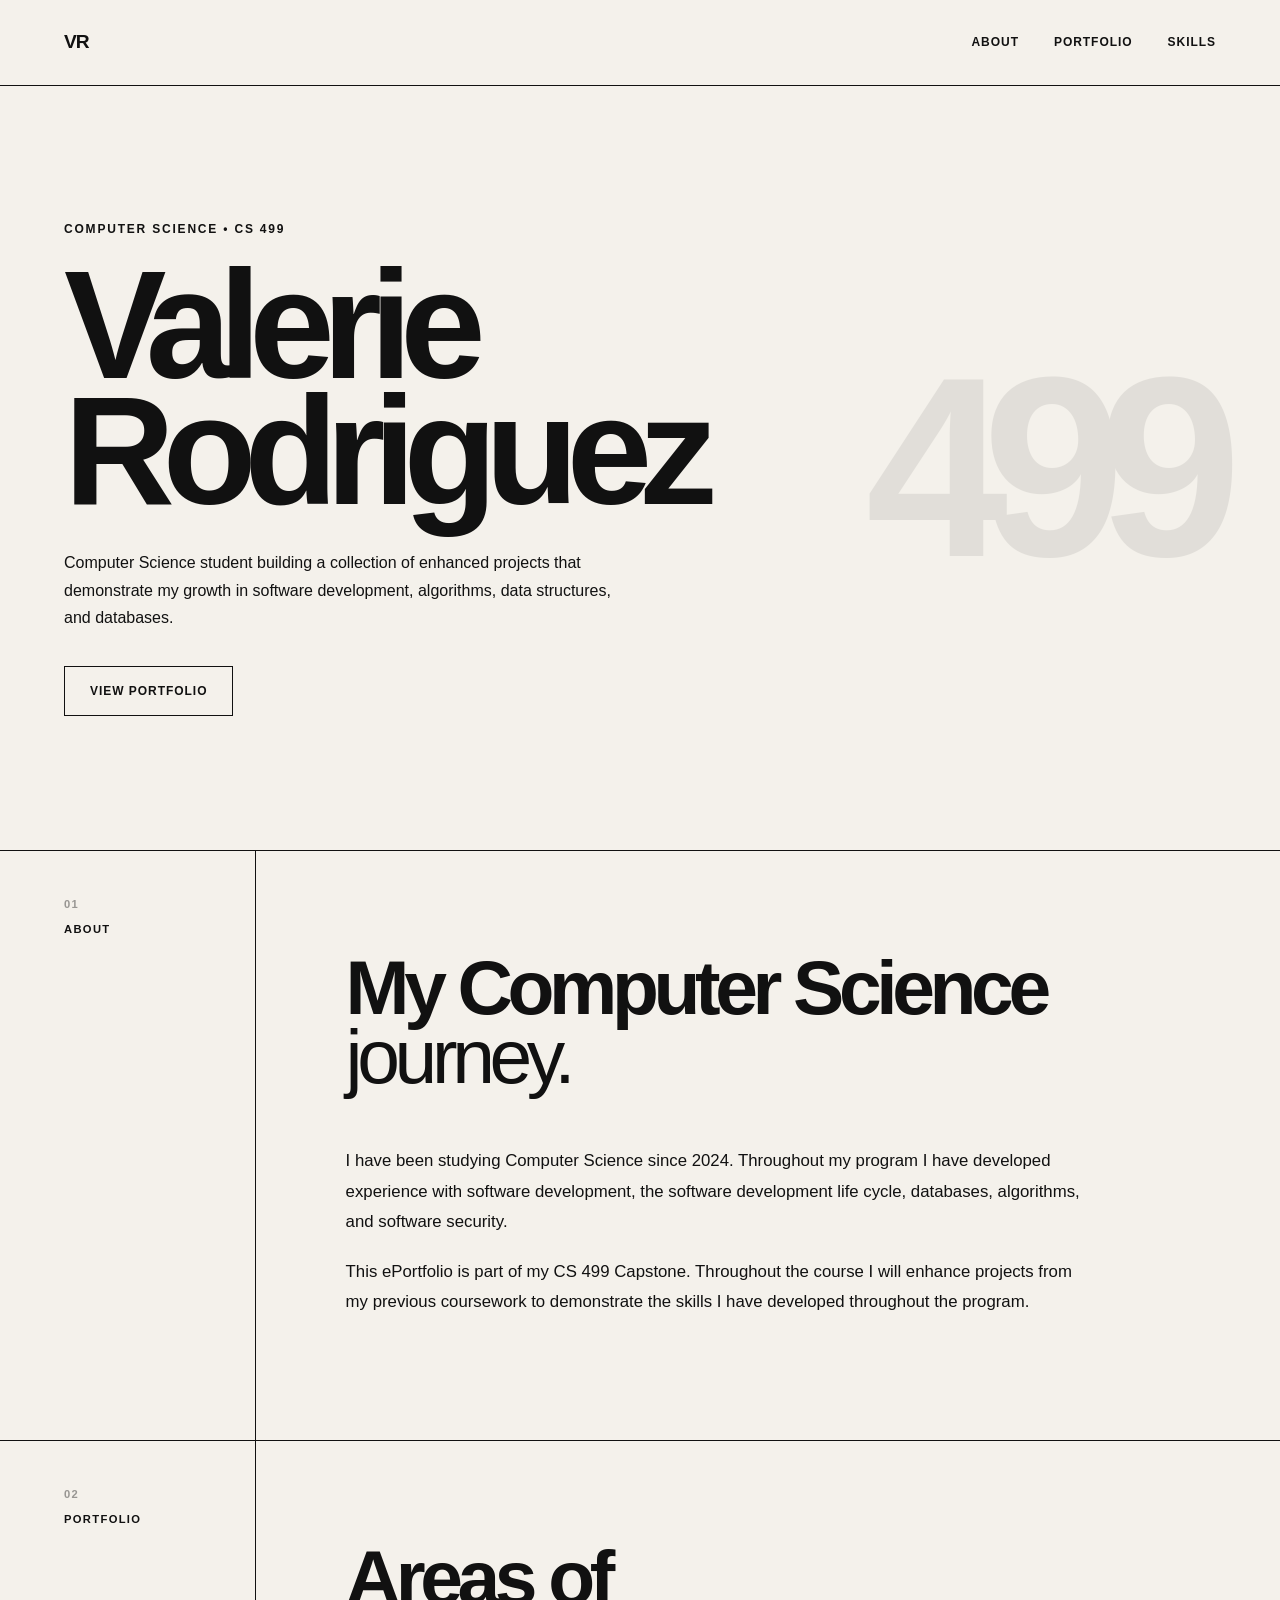
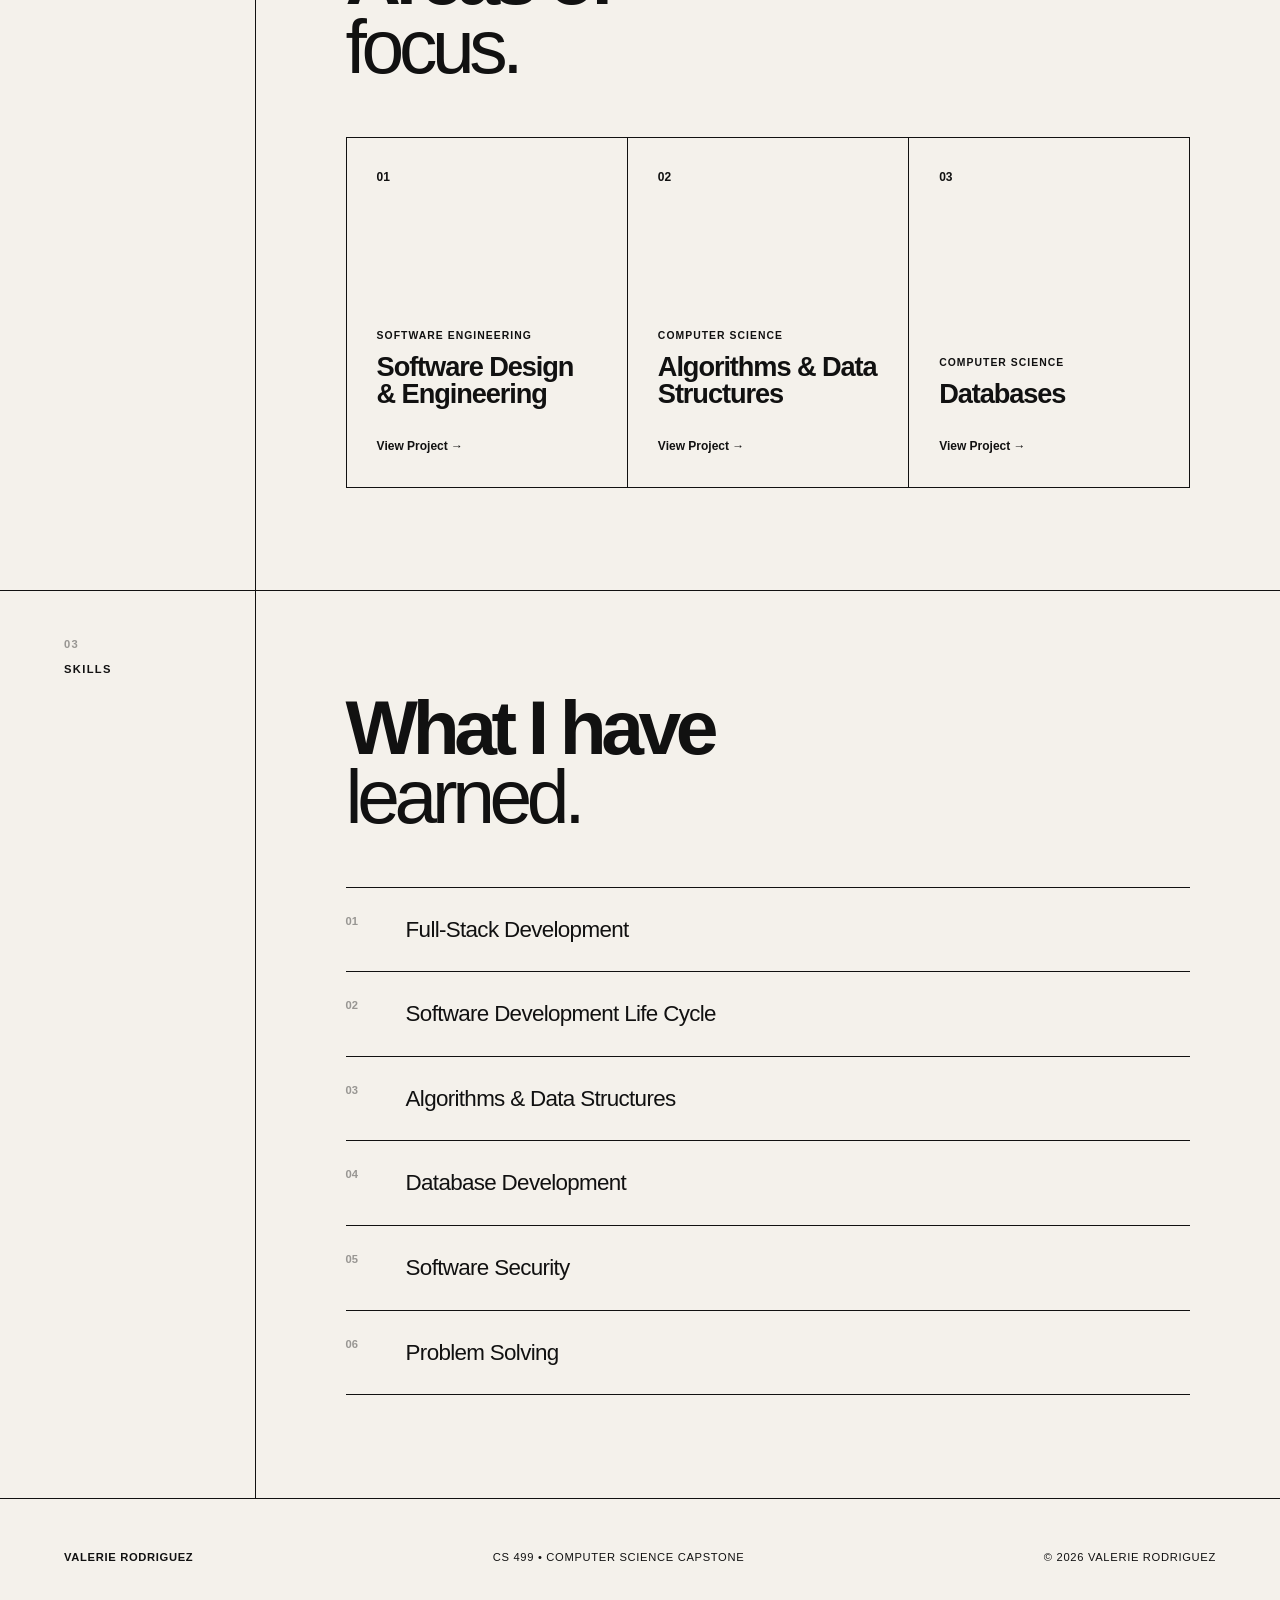
==== index.html @ 78e4f5d1 "create and style homepage" ====
<!DOCTYPE html>
<html lang="en">
<head>
    <meta charset="UTF-8">
    <meta name="viewport" content="width=device-width, initial-scale=1.0">

    <title>Valerie Rodriguez | CS 499 ePortfolio</title>

    <link rel="stylesheet" href="style.css">
</head>

<body>

    <!-- Navigation -->
    <header class="navbar">
        <a href="index.html" class="logo">VR</a>

        <nav>
            <a href="#about">About</a>
            <a href="#portfolio">Portfolio</a>
            <a href="#skills">Skills</a>
        </nav>
    </header>


    <!-- Hero -->
    <main>

        <section class="hero">

            <div class="hero-content">

                <p class="eyebrow">COMPUTER SCIENCE • CS 499</p>

                <h1>
                    Valerie<br>
                    Rodriguez
                </h1>

                <p class="hero-description">
                    Computer Science student building a collection of
                    enhanced projects that demonstrate my growth in
                    software development, algorithms, data structures,
                    and databases.
                </p>

                <a href="#portfolio" class="button">
                    View Portfolio
                </a>

            </div>

            <div class="hero-number">
                <span>499</span>
            </div>

        </section>


        <!-- About -->
        <section class="section about" id="about">

            <div class="section-label">
                <span>01</span>
                <span>ABOUT</span>
            </div>

            <div class="section-content">

                <h2>
                    My Computer Science
                    <span>journey.</span>
                </h2>

                <p>
                    I have been studying Computer Science since 2024.
                    Throughout my program I have developed experience
                    with software development, the software development
                    life cycle, databases, algorithms, and software
                    security.
                </p>

                <p>
                    This ePortfolio is part of my CS 499 Capstone.
                    Throughout the course I will enhance projects from
                    my previous coursework to demonstrate the skills
                    I have developed throughout the program.
                </p>

            </div>

        </section>


        <!-- Portfolio Categories -->
        <section class="section portfolio" id="portfolio">

            <div class="section-label">
                <span>02</span>
                <span>PORTFOLIO</span>
            </div>

            <div class="section-content">

                <h2>
                    Areas of
                    <span>focus.</span>
                </h2>

                <div class="project-grid">

                    <a href="#" class="project-card">
                        <div class="project-number">01</div>

                        <div class="project-info">
                            <p>SOFTWARE ENGINEERING</p>
                            <h3>Software Design & Engineering</h3>
                            <span>View Project →</span>
                        </div>
                    </a>


                    <a href="#" class="project-card">
                        <div class="project-number">02</div>

                        <div class="project-info">
                            <p>COMPUTER SCIENCE</p>
                            <h3>Algorithms & Data Structures</h3>
                            <span>View Project →</span>
                        </div>
                    </a>


                    <a href="#" class="project-card">
                        <div class="project-number">03</div>

                        <div class="project-info">
                            <p>COMPUTER SCIENCE</p>
                            <h3>Databases</h3>
                            <span>View Project →</span>
                        </div>
                    </a>

                </div>

            </div>

        </section>


        <!-- Skills -->
        <section class="section skills" id="skills">

            <div class="section-label">
                <span>03</span>
                <span>SKILLS</span>
            </div>

            <div class="section-content">

                <h2>
                    What I have
                    <span>learned.</span>
                </h2>

                <div class="skills-list">

                    <div class="skill">
                        <span>01</span>
                        <p>Full-Stack Development</p>
                    </div>

                    <div class="skill">
                        <span>02</span>
                        <p>Software Development Life Cycle</p>
                    </div>

                    <div class="skill">
                        <span>03</span>
                        <p>Algorithms & Data Structures</p>
                    </div>

                    <div class="skill">
                        <span>04</span>
                        <p>Database Development</p>
                    </div>

                    <div class="skill">
                        <span>05</span>
                        <p>Software Security</p>
                    </div>

                    <div class="skill">
                        <span>06</span>
                        <p>Problem Solving</p>
                    </div>

                </div>

            </div>

        </section>

    </main>


    <!-- Footer -->
    <footer>

        <div class="footer-name">
            Valerie Rodriguez
        </div>

        <p>
            CS 499 • Computer Science Capstone
        </p>

        <p>
            © 2026 Valerie Rodriguez
        </p>

    </footer>

</body>
</html>
---- style.css ----
/* ------------------------------
   RESET
------------------------------ */

* {
    margin: 0;
    padding: 0;
    box-sizing: border-box;
}

html {
    scroll-behavior: smooth;
}

body {
    background: #f4f1eb;
    color: #111111;
    font-family: Arial, Helvetica, sans-serif;
    line-height: 1.5;
}

a {
    color: inherit;
    text-decoration: none;
}


/* ------------------------------
   NAVIGATION
------------------------------ */

.navbar {
    width: 100%;
    padding: 28px 5vw;

    display: flex;
    justify-content: space-between;
    align-items: center;

    border-bottom: 1px solid #111111;
}

.logo {
    font-size: 1.2rem;
    font-weight: 700;
    letter-spacing: -0.05em;
}

.navbar nav {
    display: flex;
    gap: 35px;
}

.navbar nav a {
    font-size: 0.75rem;
    font-weight: 600;
    letter-spacing: 0.08em;
    text-transform: uppercase;

    transition: opacity 0.2s ease;
}

.navbar nav a:hover {
    opacity: 0.5;
}


/* ------------------------------
   HERO
------------------------------ */

.hero {
    min-height: 85vh;
    padding: 8vw 5vw;

    display: flex;
    justify-content: space-between;
    align-items: center;

    border-bottom: 1px solid #111111;

    overflow: hidden;
}

.hero-content {
    max-width: 850px;
}

.eyebrow {
    margin-bottom: 25px;

    font-size: 0.75rem;
    font-weight: 700;
    letter-spacing: 0.15em;
}

.hero h1 {
    margin-bottom: 35px;

    font-size: clamp(5rem, 12vw, 12rem);
    line-height: 0.82;
    letter-spacing: -0.08em;
    font-weight: 700;
}

.hero-description {
    max-width: 550px;
    margin-bottom: 35px;

    font-size: 1rem;
    line-height: 1.7;
}

.button {
    display: inline-block;

    padding: 15px 25px;

    border: 1px solid #111111;

    font-size: 0.75rem;
    font-weight: 700;
    letter-spacing: 0.08em;
    text-transform: uppercase;

    transition:
        background 0.2s ease,
        color 0.2s ease;
}

.button:hover {
    background: #111111;
    color: #f4f1eb;
}

.hero-number {
    font-size: clamp(8rem, 20vw, 20rem);
    font-weight: 700;
    line-height: 0.7;

    letter-spacing: -0.1em;

    opacity: 0.08;

    user-select: none;
}


/* ------------------------------
   GENERAL SECTIONS
------------------------------ */

.section {
    display: grid;
    grid-template-columns: 20% 80%;

    border-bottom: 1px solid #111111;
}

.section-label {
    padding: 45px 5vw;

    display: flex;
    flex-direction: column;
    gap: 8px;

    font-size: 0.7rem;
    font-weight: 700;
    letter-spacing: 0.12em;

    border-right: 1px solid #111111;
}

.section-label span:first-child {
    opacity: 0.4;
}

.section-content {
    padding: 8vw 7vw;
}

.section-content h2 {
    max-width: 900px;
    margin-bottom: 55px;

    font-size: clamp(3rem, 6vw, 7rem);
    line-height: 0.9;
    letter-spacing: -0.07em;
}

.section-content h2 span {
    display: block;
    font-weight: 400;
}


/* ------------------------------
   ABOUT
------------------------------ */

.about .section-content {
    max-width: 1200px;
}

.about p {
    max-width: 750px;
    margin-bottom: 20px;

    font-size: 1.05rem;
    line-height: 1.8;
}


/* ------------------------------
   PROJECTS
------------------------------ */

.project-grid {
    display: grid;
    grid-template-columns: repeat(3, 1fr);

    border-top: 1px solid #111111;
    border-left: 1px solid #111111;
}

.project-card {
    min-height: 350px;
    padding: 30px;

    display: flex;
    flex-direction: column;
    justify-content: space-between;

    border-right: 1px solid #111111;
    border-bottom: 1px solid #111111;

    transition:
        background 0.25s ease,
        color 0.25s ease;
}

.project-card:hover {
    background: #111111;
    color: #f4f1eb;
}

.project-number {
    font-size: 0.75rem;
    font-weight: 700;
}

.project-info p {
    margin-bottom: 10px;

    font-size: 0.65rem;
    font-weight: 700;
    letter-spacing: 0.1em;
}

.project-info h3 {
    margin-bottom: 25px;

    font-size: 1.7rem;
    line-height: 1;
    letter-spacing: -0.04em;
}

.project-info span {
    font-size: 0.75rem;
    font-weight: 600;
}


/* ------------------------------
   SKILLS
------------------------------ */

.skills-list {
    border-top: 1px solid #111111;
}

.skill {
    padding: 25px 0;

    display: grid;
    grid-template-columns: 60px 1fr;

    border-bottom: 1px solid #111111;
}

.skill span {
    font-size: 0.7rem;
    font-weight: 700;
    opacity: 0.4;
}

.skill p {
    font-size: 1.4rem;
    letter-spacing: -0.03em;
}


/* ------------------------------
   FOOTER
------------------------------ */

footer {
    padding: 50px 5vw;

    display: flex;
    justify-content: space-between;
    align-items: center;

    font-size: 0.7rem;

    letter-spacing: 0.06em;
    text-transform: uppercase;
}

.footer-name {
    font-weight: 700;
}


/* ------------------------------
   RESPONSIVE
------------------------------ */

@media (max-width: 900px) {

    .hero {
        min-height: 75vh;
    }

    .hero-number {
        display: none;
    }

    .section {
        grid-template-columns: 1fr;
    }

    .section-label {
        padding: 25px 5vw;

        flex-direction: row;
        gap: 20px;

        border-right: none;
        border-bottom: 1px solid #111111;
    }

    .section-content {
        padding: 12vw 5vw;
    }

    .project-grid {
        grid-template-columns: 1fr;
    }

    .project-card {
        min-height: 300px;
    }

    footer {
        flex-direction: column;
        align-items: flex-start;
        gap: 15px;
    }
}


@media (max-width: 600px) {

    .navbar {
        padding: 22px 5vw;
    }

    .navbar nav {
        gap: 15px;
    }

    .navbar nav a {
        font-size: 0.6rem;
    }

    .hero {
        padding: 20vw 5vw;
    }

    .hero h1 {
        font-size: 22vw;
    }

    .hero-description {
        font-size: 0.9rem;
    }

    .section-content h2 {
        font-size: 15vw;
    }

    .skill p {
        font-size: 1.1rem;
    }
}
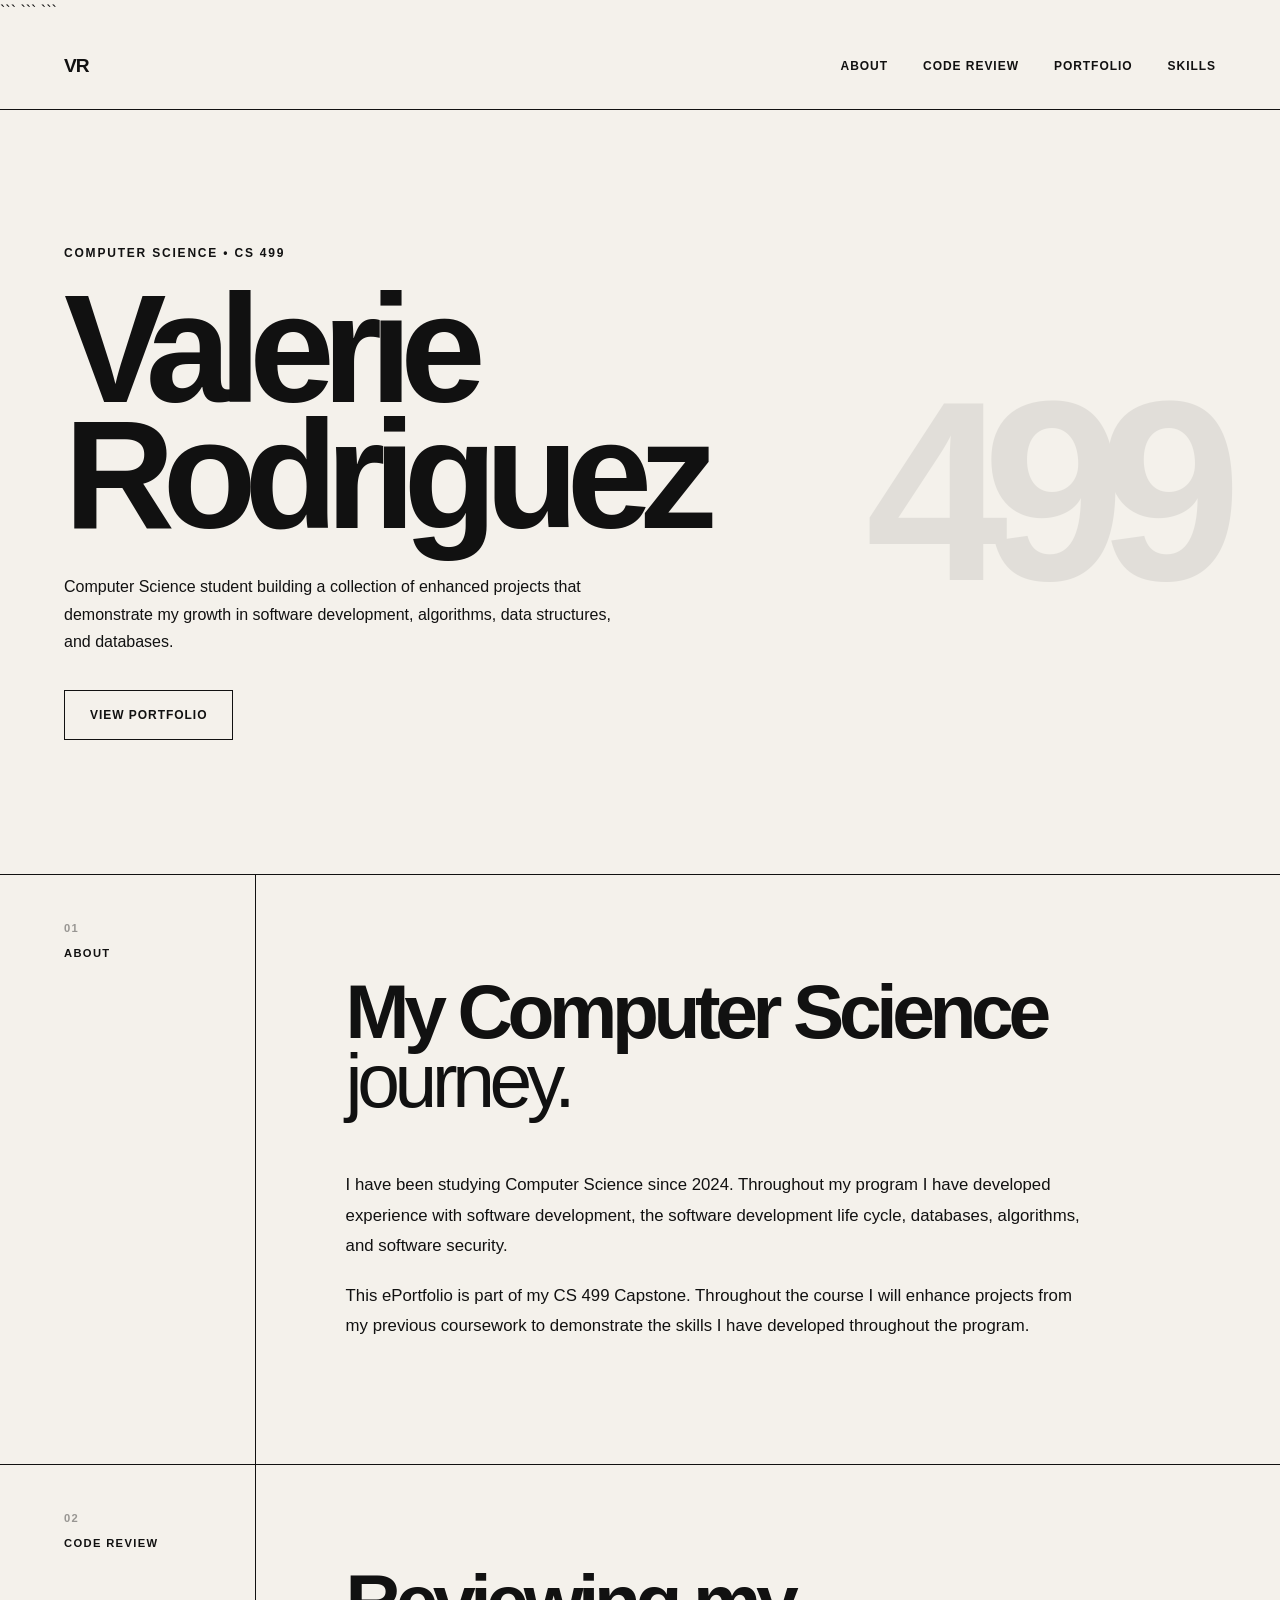
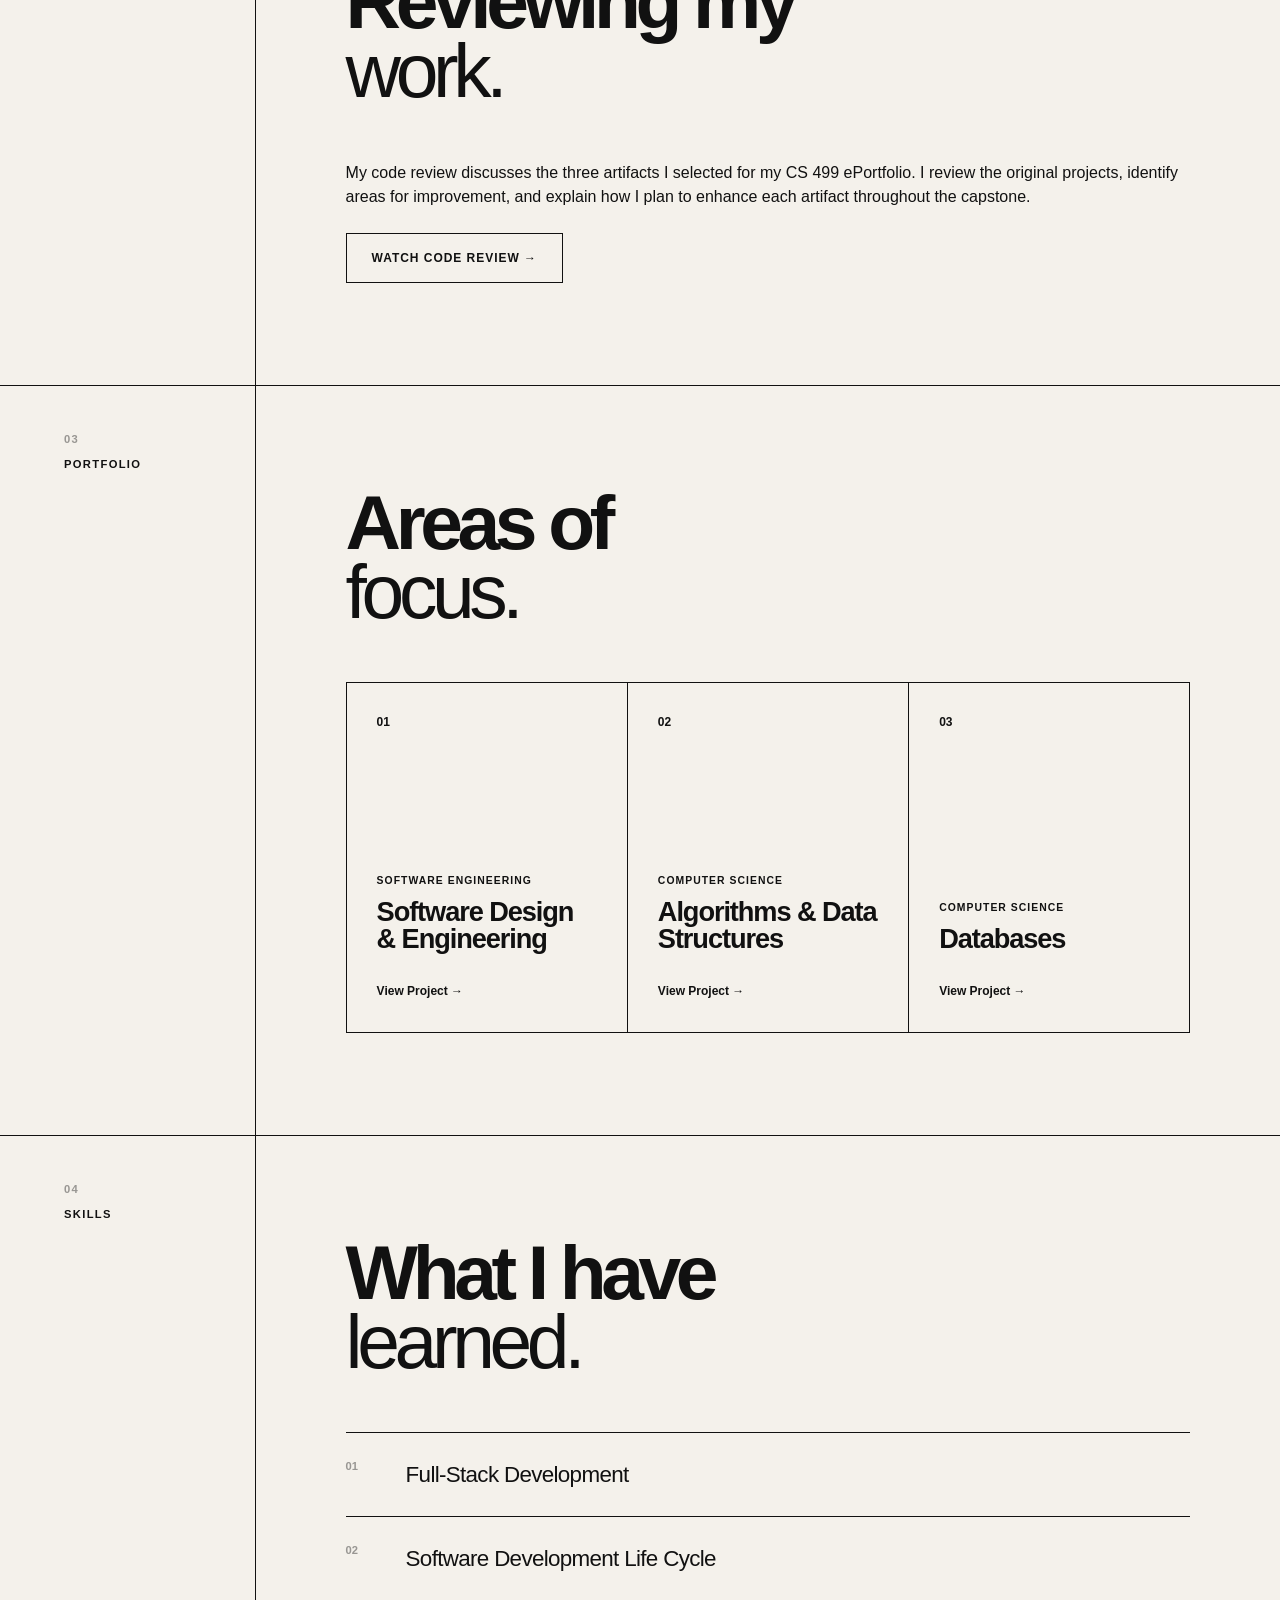
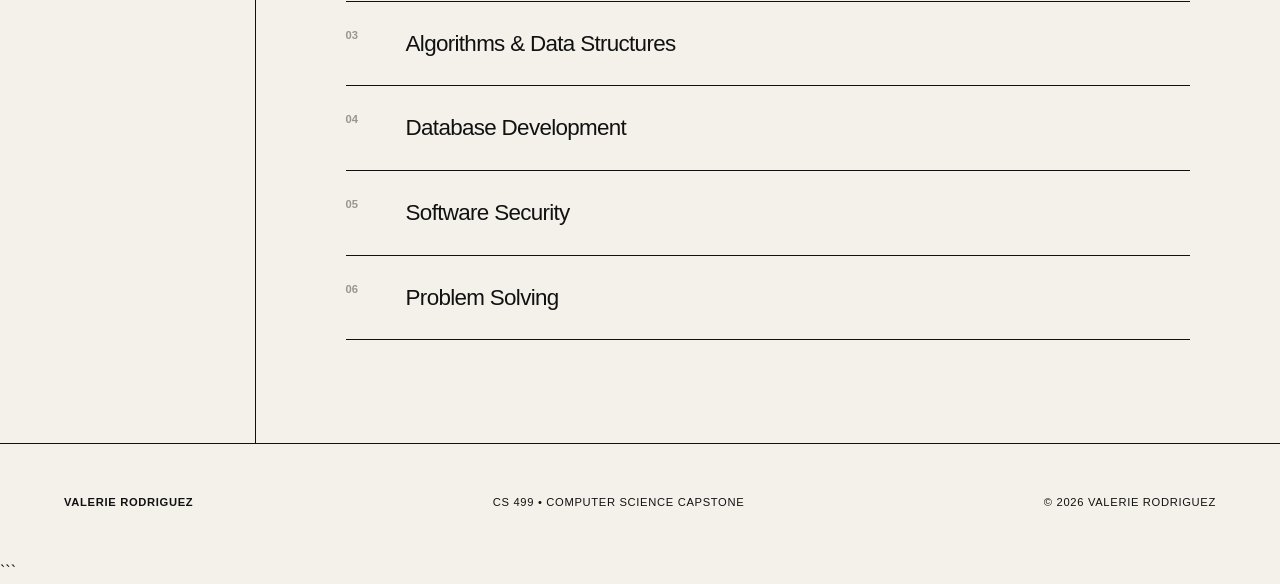
==== commit 89e40b80: "added code review to eportfolio" ====
--- a/index.html
+++ b/index.html
@@ -1,225 +1,268 @@
 <!DOCTYPE html>
+
 <html lang="en">
 <head>
     <meta charset="UTF-8">
     <meta name="viewport" content="width=device-width, initial-scale=1.0">
 
-    <title>Valerie Rodriguez | CS 499 ePortfolio</title>
-
-    <link rel="stylesheet" href="style.css">
+```
+<title>Valerie Rodriguez | CS 499 ePortfolio</title>
+
+<link rel="stylesheet" href="style.css">
+```
+
 </head>
 
 <body>
 
-    <!-- Navigation -->
-    <header class="navbar">
-        <a href="index.html" class="logo">VR</a>
-
-        <nav>
-            <a href="#about">About</a>
-            <a href="#portfolio">Portfolio</a>
-            <a href="#skills">Skills</a>
-        </nav>
-    </header>
-
-
-    <!-- Hero -->
-    <main>
-
-        <section class="hero">
-
-            <div class="hero-content">
-
-                <p class="eyebrow">COMPUTER SCIENCE • CS 499</p>
-
-                <h1>
-                    Valerie<br>
-                    Rodriguez
-                </h1>
-
-                <p class="hero-description">
-                    Computer Science student building a collection of
-                    enhanced projects that demonstrate my growth in
-                    software development, algorithms, data structures,
-                    and databases.
-                </p>
-
-                <a href="#portfolio" class="button">
-                    View Portfolio
+```
+<!-- Navigation -->
+<header class="navbar">
+    <a href="index.html" class="logo">VR</a>
+
+    <nav>
+        <a href="#about">About</a>
+        <a href="#code-review">Code Review</a>
+        <a href="#portfolio">Portfolio</a>
+        <a href="#skills">Skills</a>
+    </nav>
+</header>
+
+
+<!-- Hero -->
+<main>
+
+    <section class="hero">
+
+        <div class="hero-content">
+
+            <p class="eyebrow">COMPUTER SCIENCE • CS 499</p>
+
+            <h1>
+                Valerie<br>
+                Rodriguez
+            </h1>
+
+            <p class="hero-description">
+                Computer Science student building a collection of
+                enhanced projects that demonstrate my growth in
+                software development, algorithms, data structures,
+                and databases.
+            </p>
+
+            <a href="#portfolio" class="button">
+                View Portfolio
+            </a>
+
+        </div>
+
+        <div class="hero-number">
+            <span>499</span>
+        </div>
+
+    </section>
+
+
+    <!-- About -->
+    <section class="section about" id="about">
+
+        <div class="section-label">
+            <span>01</span>
+            <span>ABOUT</span>
+        </div>
+
+        <div class="section-content">
+
+            <h2>
+                My Computer Science
+                <span>journey.</span>
+            </h2>
+
+            <p>
+                I have been studying Computer Science since 2024.
+                Throughout my program I have developed experience
+                with software development, the software development
+                life cycle, databases, algorithms, and software
+                security.
+            </p>
+
+            <p>
+                This ePortfolio is part of my CS 499 Capstone.
+                Throughout the course I will enhance projects from
+                my previous coursework to demonstrate the skills
+                I have developed throughout the program.
+            </p>
+
+        </div>
+
+    </section>
+
+
+    <!-- Code Review -->
+    <section class="section code-review" id="code-review">
+
+        <div class="section-label">
+            <span>02</span>
+            <span>CODE REVIEW</span>
+        </div>
+
+        <div class="section-content">
+
+            <h2>
+                Reviewing my
+                <span>work.</span>
+            </h2>
+
+            <p>
+                My code review discusses the three artifacts I selected
+                for my CS 499 ePortfolio. I review the original projects,
+                identify areas for improvement, and explain how I plan
+                to enhance each artifact throughout the capstone.
+            </p>
+
+            <br>
+
+            <a href="https://youtu.be/43FjNcJyB-M"
+               class="button"
+               target="_blank"
+               rel="noopener noreferrer">
+                Watch Code Review →
+            </a>
+
+        </div>
+
+    </section>
+
+
+    <!-- Portfolio Categories -->
+    <section class="section portfolio" id="portfolio">
+
+        <div class="section-label">
+            <span>03</span>
+            <span>PORTFOLIO</span>
+        </div>
+
+        <div class="section-content">
+
+            <h2>
+                Areas of
+                <span>focus.</span>
+            </h2>
+
+            <div class="project-grid">
+
+                <a href="#" class="project-card">
+                    <div class="project-number">01</div>
+
+                    <div class="project-info">
+                        <p>SOFTWARE ENGINEERING</p>
+                        <h3>Software Design & Engineering</h3>
+                        <span>View Project →</span>
+                    </div>
                 </a>
 
+
+                <a href="#" class="project-card">
+                    <div class="project-number">02</div>
+
+                    <div class="project-info">
+                        <p>COMPUTER SCIENCE</p>
+                        <h3>Algorithms & Data Structures</h3>
+                        <span>View Project →</span>
+                    </div>
+                </a>
+
+
+                <a href="#" class="project-card">
+                    <div class="project-number">03</div>
+
+                    <div class="project-info">
+                        <p>COMPUTER SCIENCE</p>
+                        <h3>Databases</h3>
+                        <span>View Project →</span>
+                    </div>
+                </a>
+
             </div>
 
-            <div class="hero-number">
-                <span>499</span>
+        </div>
+
+    </section>
+
+
+    <!-- Skills -->
+    <section class="section skills" id="skills">
+
+        <div class="section-label">
+            <span>04</span>
+            <span>SKILLS</span>
+        </div>
+
+        <div class="section-content">
+
+            <h2>
+                What I have
+                <span>learned.</span>
+            </h2>
+
+            <div class="skills-list">
+
+                <div class="skill">
+                    <span>01</span>
+                    <p>Full-Stack Development</p>
+                </div>
+
+                <div class="skill">
+                    <span>02</span>
+                    <p>Software Development Life Cycle</p>
+                </div>
+
+                <div class="skill">
+                    <span>03</span>
+                    <p>Algorithms & Data Structures</p>
+                </div>
+
+                <div class="skill">
+                    <span>04</span>
+                    <p>Database Development</p>
+                </div>
+
+                <div class="skill">
+                    <span>05</span>
+                    <p>Software Security</p>
+                </div>
+
+                <div class="skill">
+                    <span>06</span>
+                    <p>Problem Solving</p>
+                </div>
+
             </div>
 
-        </section>
-
-
-        <!-- About -->
-        <section class="section about" id="about">
-
-            <div class="section-label">
-                <span>01</span>
-                <span>ABOUT</span>
-            </div>
-
-            <div class="section-content">
-
-                <h2>
-                    My Computer Science
-                    <span>journey.</span>
-                </h2>
-
-                <p>
-                    I have been studying Computer Science since 2024.
-                    Throughout my program I have developed experience
-                    with software development, the software development
-                    life cycle, databases, algorithms, and software
-                    security.
-                </p>
-
-                <p>
-                    This ePortfolio is part of my CS 499 Capstone.
-                    Throughout the course I will enhance projects from
-                    my previous coursework to demonstrate the skills
-                    I have developed throughout the program.
-                </p>
-
-            </div>
-
-        </section>
-
-
-        <!-- Portfolio Categories -->
-        <section class="section portfolio" id="portfolio">
-
-            <div class="section-label">
-                <span>02</span>
-                <span>PORTFOLIO</span>
-            </div>
-
-            <div class="section-content">
-
-                <h2>
-                    Areas of
-                    <span>focus.</span>
-                </h2>
-
-                <div class="project-grid">
-
-                    <a href="#" class="project-card">
-                        <div class="project-number">01</div>
-
-                        <div class="project-info">
-                            <p>SOFTWARE ENGINEERING</p>
-                            <h3>Software Design & Engineering</h3>
-                            <span>View Project →</span>
-                        </div>
-                    </a>
-
-
-                    <a href="#" class="project-card">
-                        <div class="project-number">02</div>
-
-                        <div class="project-info">
-                            <p>COMPUTER SCIENCE</p>
-                            <h3>Algorithms & Data Structures</h3>
-                            <span>View Project →</span>
-                        </div>
-                    </a>
-
-
-                    <a href="#" class="project-card">
-                        <div class="project-number">03</div>
-
-                        <div class="project-info">
-                            <p>COMPUTER SCIENCE</p>
-                            <h3>Databases</h3>
-                            <span>View Project →</span>
-                        </div>
-                    </a>
-
-                </div>
-
-            </div>
-
-        </section>
-
-
-        <!-- Skills -->
-        <section class="section skills" id="skills">
-
-            <div class="section-label">
-                <span>03</span>
-                <span>SKILLS</span>
-            </div>
-
-            <div class="section-content">
-
-                <h2>
-                    What I have
-                    <span>learned.</span>
-                </h2>
-
-                <div class="skills-list">
-
-                    <div class="skill">
-                        <span>01</span>
-                        <p>Full-Stack Development</p>
-                    </div>
-
-                    <div class="skill">
-                        <span>02</span>
-                        <p>Software Development Life Cycle</p>
-                    </div>
-
-                    <div class="skill">
-                        <span>03</span>
-                        <p>Algorithms & Data Structures</p>
-                    </div>
-
-                    <div class="skill">
-                        <span>04</span>
-                        <p>Database Development</p>
-                    </div>
-
-                    <div class="skill">
-                        <span>05</span>
-                        <p>Software Security</p>
-                    </div>
-
-                    <div class="skill">
-                        <span>06</span>
-                        <p>Problem Solving</p>
-                    </div>
-
-                </div>
-
-            </div>
-
-        </section>
-
-    </main>
-
-
-    <!-- Footer -->
-    <footer>
-
-        <div class="footer-name">
-            Valerie Rodriguez
-        </div>
-
-        <p>
-            CS 499 • Computer Science Capstone
-        </p>
-
-        <p>
-            © 2026 Valerie Rodriguez
-        </p>
-
-    </footer>
+        </div>
+
+    </section>
+
+</main>
+
+
+<!-- Footer -->
+<footer>
+
+    <div class="footer-name">
+        Valerie Rodriguez
+    </div>
+
+    <p>
+        CS 499 • Computer Science Capstone
+    </p>
+
+    <p>
+        © 2026 Valerie Rodriguez
+    </p>
+
+</footer>
+```
 
 </body>
-</html>+</html>
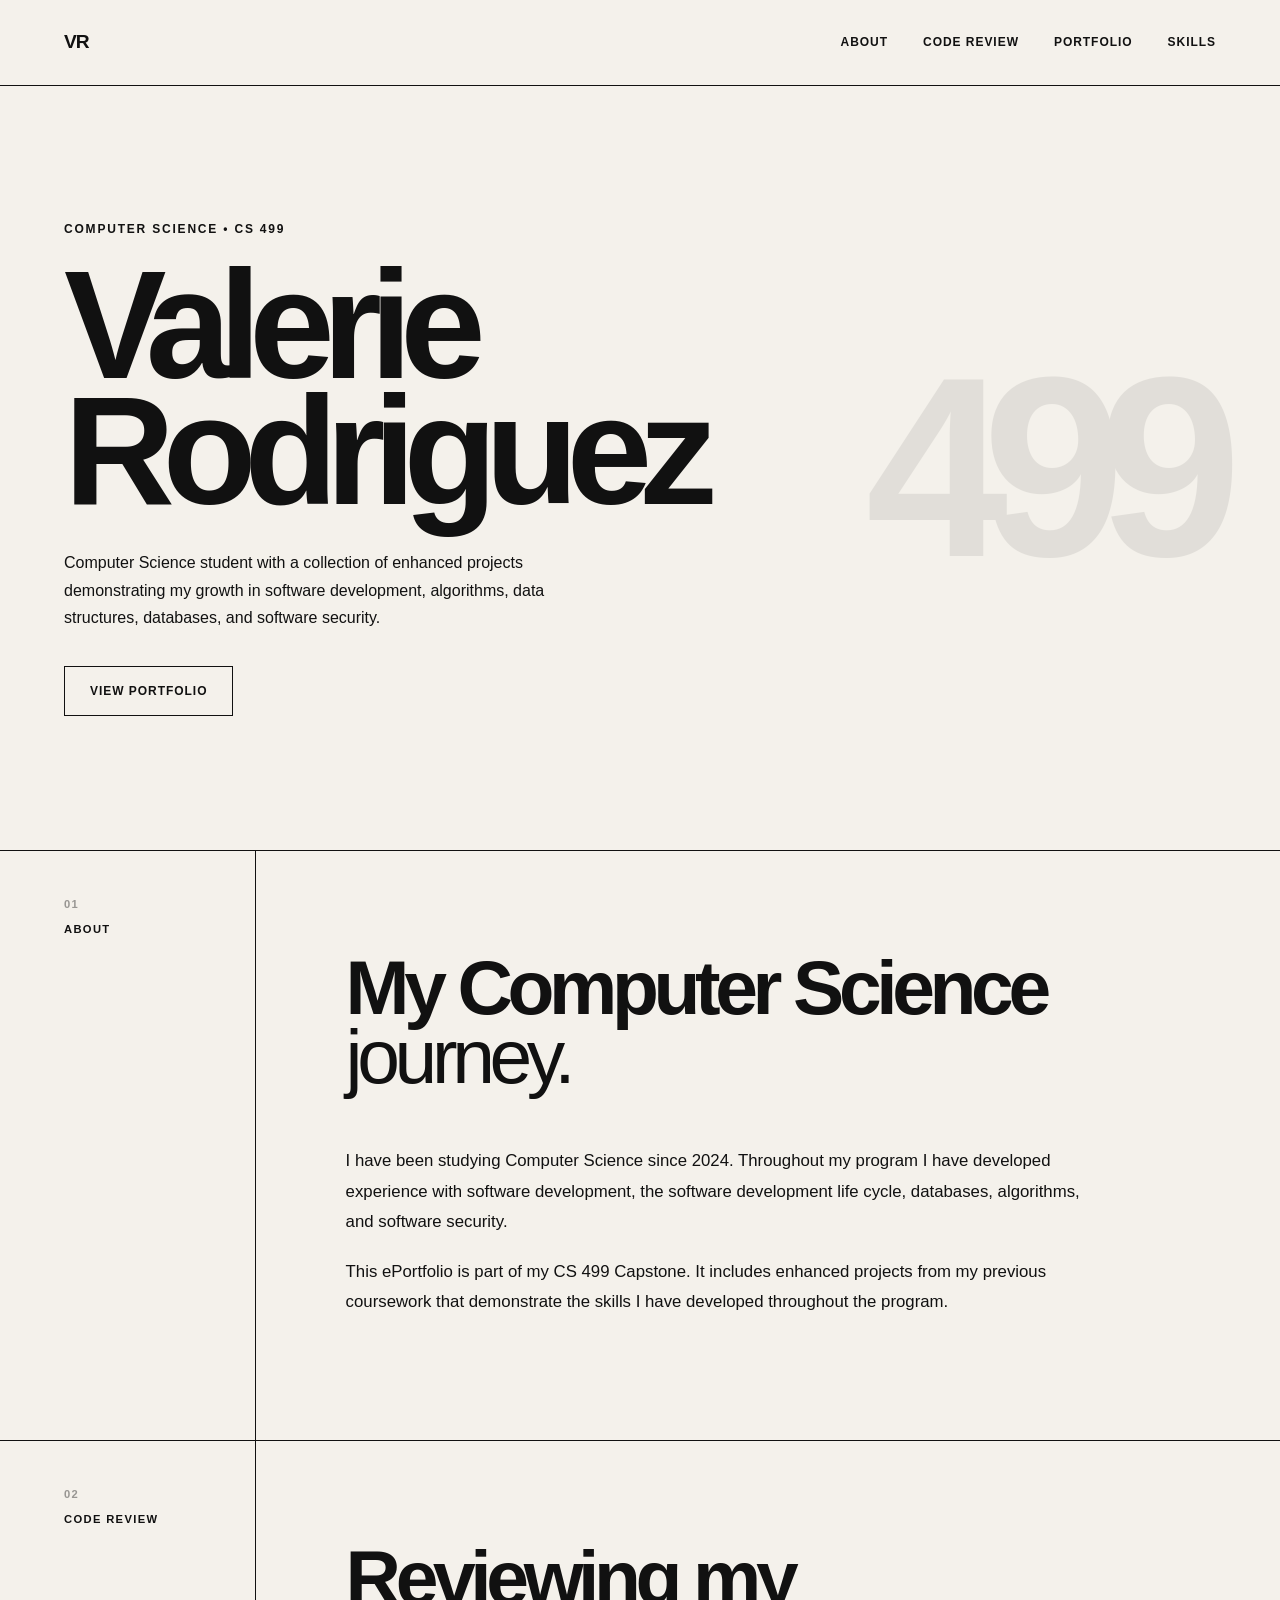
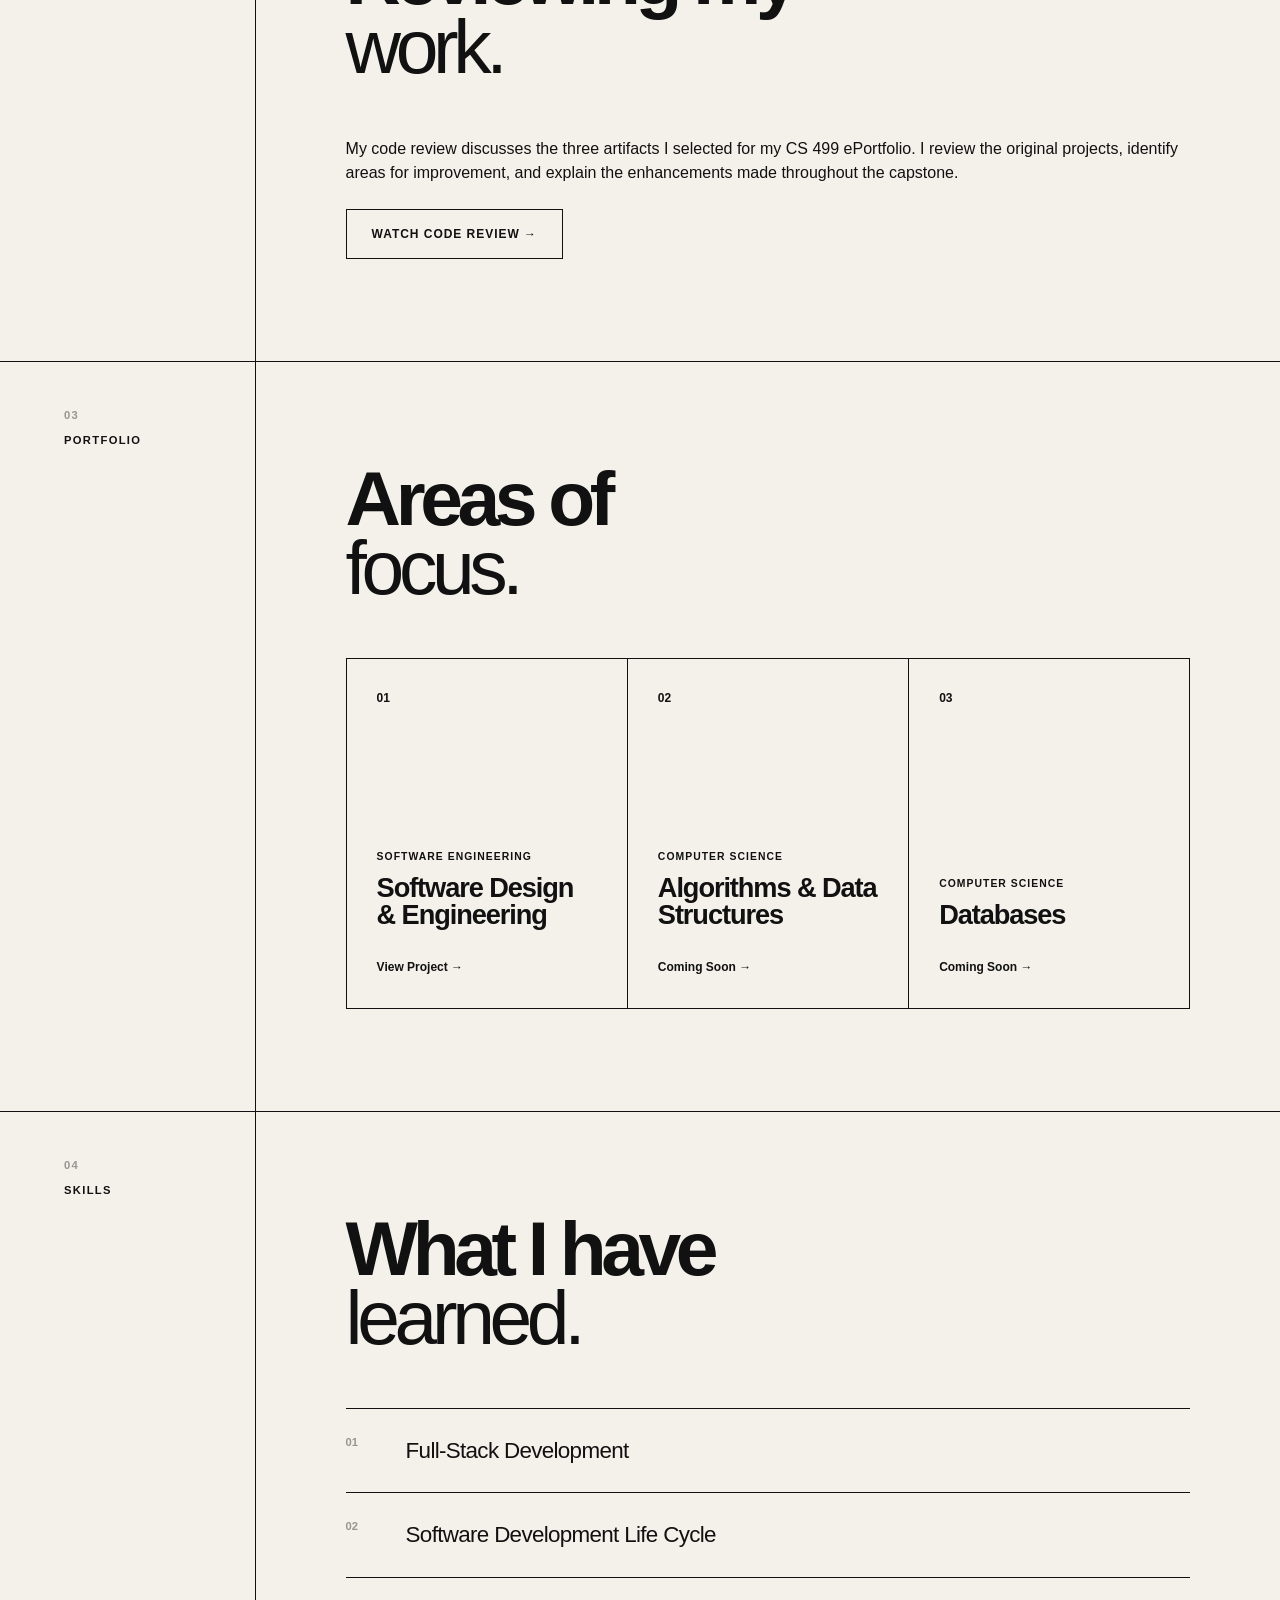
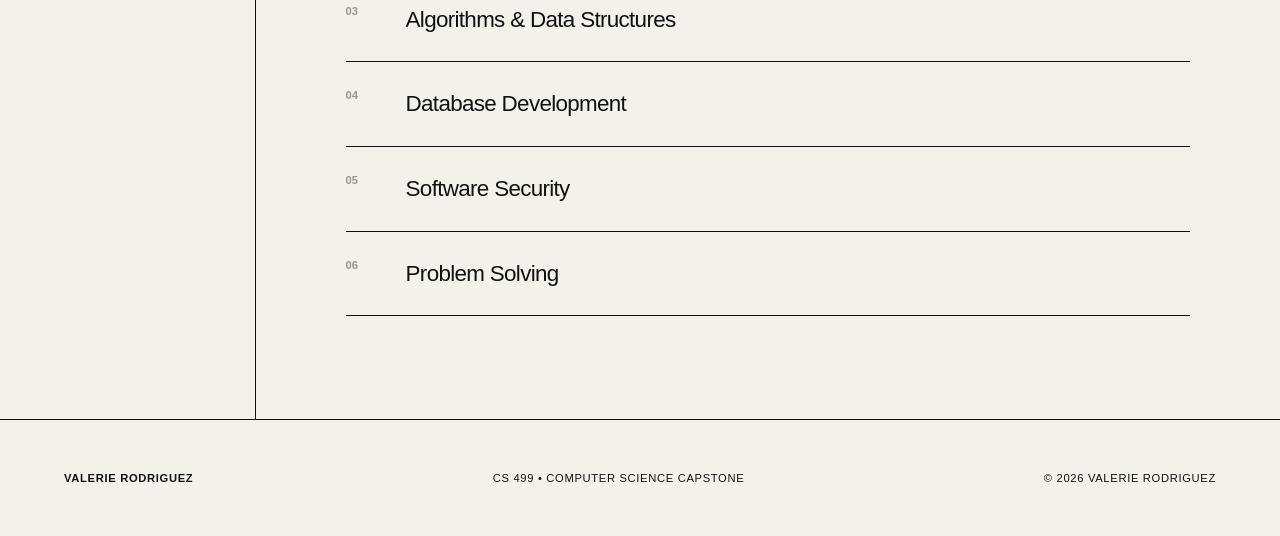
==== commit 72694576: "uploaded first enhancement" ====
--- a/index.html
+++ b/index.html
@@ -1,268 +1,262 @@
 <!DOCTYPE html>
-
 <html lang="en">
 <head>
     <meta charset="UTF-8">
     <meta name="viewport" content="width=device-width, initial-scale=1.0">
 
-```
-<title>Valerie Rodriguez | CS 499 ePortfolio</title>
-
-<link rel="stylesheet" href="style.css">
-```
-
+    <title>Valerie Rodriguez | CS 499 ePortfolio</title>
+
+    <link rel="stylesheet" href="style.css">
 </head>
 
 <body>
 
-```
-<!-- Navigation -->
-<header class="navbar">
-    <a href="index.html" class="logo">VR</a>
-
-    <nav>
-        <a href="#about">About</a>
-        <a href="#code-review">Code Review</a>
-        <a href="#portfolio">Portfolio</a>
-        <a href="#skills">Skills</a>
-    </nav>
-</header>
-
-
-<!-- Hero -->
-<main>
-
-    <section class="hero">
-
-        <div class="hero-content">
-
-            <p class="eyebrow">COMPUTER SCIENCE • CS 499</p>
-
-            <h1>
-                Valerie<br>
-                Rodriguez
-            </h1>
-
-            <p class="hero-description">
-                Computer Science student building a collection of
-                enhanced projects that demonstrate my growth in
-                software development, algorithms, data structures,
-                and databases.
-            </p>
-
-            <a href="#portfolio" class="button">
-                View Portfolio
-            </a>
-
+    <!-- Navigation -->
+    <header class="navbar">
+        <a href="index.html" class="logo">VR</a>
+
+        <nav>
+            <a href="#about">About</a>
+            <a href="#code-review">Code Review</a>
+            <a href="#portfolio">Portfolio</a>
+            <a href="#skills">Skills</a>
+        </nav>
+    </header>
+
+
+    <!-- Hero -->
+    <main>
+
+        <section class="hero">
+
+            <div class="hero-content">
+
+                <p class="eyebrow">COMPUTER SCIENCE • CS 499</p>
+
+                <h1>
+                    Valerie<br>
+                    Rodriguez
+                </h1>
+
+                <p class="hero-description">
+                    Computer Science student with a collection of
+                    enhanced projects demonstrating my growth in
+                    software development, algorithms, data structures,
+                    databases, and software security.
+                </p>
+
+                <a href="#portfolio" class="button">
+                    View Portfolio
+                </a>
+
+            </div>
+
+            <div class="hero-number">
+                <span>499</span>
+            </div>
+
+        </section>
+
+
+        <!-- About -->
+        <section class="section about" id="about">
+
+            <div class="section-label">
+                <span>01</span>
+                <span>ABOUT</span>
+            </div>
+
+            <div class="section-content">
+
+                <h2>
+                    My Computer Science
+                    <span>journey.</span>
+                </h2>
+
+                <p>
+                    I have been studying Computer Science since 2024.
+                    Throughout my program I have developed experience
+                    with software development, the software development
+                    life cycle, databases, algorithms, and software
+                    security.
+                </p>
+
+                <p>
+                    This ePortfolio is part of my CS 499 Capstone.
+                    It includes enhanced projects from my previous
+                    coursework that demonstrate the skills I have
+                    developed throughout the program.
+                </p>
+
+            </div>
+
+        </section>
+
+
+        <!-- Code Review -->
+        <section class="section code-review" id="code-review">
+
+            <div class="section-label">
+                <span>02</span>
+                <span>CODE REVIEW</span>
+            </div>
+
+            <div class="section-content">
+
+                <h2>
+                    Reviewing my
+                    <span>work.</span>
+                </h2>
+
+                <p>
+                    My code review discusses the three artifacts I selected
+                    for my CS 499 ePortfolio. I review the original projects,
+                    identify areas for improvement, and explain the
+                    enhancements made throughout the capstone.
+                </p>
+
+                <br>
+
+                <a href="https://youtu.be/43FjNcJyB-M"
+                   class="button"
+                   target="_blank"
+                   rel="noopener noreferrer">
+                    Watch Code Review →
+                </a>
+
+            </div>
+
+        </section>
+
+
+        <!-- Portfolio Categories -->
+        <section class="section portfolio" id="portfolio">
+
+            <div class="section-label">
+                <span>03</span>
+                <span>PORTFOLIO</span>
+            </div>
+
+            <div class="section-content">
+
+                <h2>
+                    Areas of
+                    <span>focus.</span>
+                </h2>
+
+                <div class="project-grid">
+
+                    <a href="software-design.html" class="project-card">
+                        <div class="project-number">01</div>
+
+                        <div class="project-info">
+                            <p>SOFTWARE ENGINEERING</p>
+                            <h3>Software Design & Engineering</h3>
+                            <span>View Project →</span>
+                        </div>
+                    </a>
+
+
+                    <a href="#" class="project-card">
+                        <div class="project-number">02</div>
+
+                        <div class="project-info">
+                            <p>COMPUTER SCIENCE</p>
+                            <h3>Algorithms & Data Structures</h3>
+                            <span>Coming Soon →</span>
+                        </div>
+                    </a>
+
+
+                    <a href="#" class="project-card">
+                        <div class="project-number">03</div>
+
+                        <div class="project-info">
+                            <p>COMPUTER SCIENCE</p>
+                            <h3>Databases</h3>
+                            <span>Coming Soon →</span>
+                        </div>
+                    </a>
+
+                </div>
+
+            </div>
+
+        </section>
+
+
+        <!-- Skills -->
+        <section class="section skills" id="skills">
+
+            <div class="section-label">
+                <span>04</span>
+                <span>SKILLS</span>
+            </div>
+
+            <div class="section-content">
+
+                <h2>
+                    What I have
+                    <span>learned.</span>
+                </h2>
+
+                <div class="skills-list">
+
+                    <div class="skill">
+                        <span>01</span>
+                        <p>Full-Stack Development</p>
+                    </div>
+
+                    <div class="skill">
+                        <span>02</span>
+                        <p>Software Development Life Cycle</p>
+                    </div>
+
+                    <div class="skill">
+                        <span>03</span>
+                        <p>Algorithms & Data Structures</p>
+                    </div>
+
+                    <div class="skill">
+                        <span>04</span>
+                        <p>Database Development</p>
+                    </div>
+
+                    <div class="skill">
+                        <span>05</span>
+                        <p>Software Security</p>
+                    </div>
+
+                    <div class="skill">
+                        <span>06</span>
+                        <p>Problem Solving</p>
+                    </div>
+
+                </div>
+
+            </div>
+
+        </section>
+
+    </main>
+
+
+    <!-- Footer -->
+    <footer>
+
+        <div class="footer-name">
+            Valerie Rodriguez
         </div>
 
-        <div class="hero-number">
-            <span>499</span>
-        </div>
-
-    </section>
-
-
-    <!-- About -->
-    <section class="section about" id="about">
-
-        <div class="section-label">
-            <span>01</span>
-            <span>ABOUT</span>
-        </div>
-
-        <div class="section-content">
-
-            <h2>
-                My Computer Science
-                <span>journey.</span>
-            </h2>
-
-            <p>
-                I have been studying Computer Science since 2024.
-                Throughout my program I have developed experience
-                with software development, the software development
-                life cycle, databases, algorithms, and software
-                security.
-            </p>
-
-            <p>
-                This ePortfolio is part of my CS 499 Capstone.
-                Throughout the course I will enhance projects from
-                my previous coursework to demonstrate the skills
-                I have developed throughout the program.
-            </p>
-
-        </div>
-
-    </section>
-
-
-    <!-- Code Review -->
-    <section class="section code-review" id="code-review">
-
-        <div class="section-label">
-            <span>02</span>
-            <span>CODE REVIEW</span>
-        </div>
-
-        <div class="section-content">
-
-            <h2>
-                Reviewing my
-                <span>work.</span>
-            </h2>
-
-            <p>
-                My code review discusses the three artifacts I selected
-                for my CS 499 ePortfolio. I review the original projects,
-                identify areas for improvement, and explain how I plan
-                to enhance each artifact throughout the capstone.
-            </p>
-
-            <br>
-
-            <a href="https://youtu.be/43FjNcJyB-M"
-               class="button"
-               target="_blank"
-               rel="noopener noreferrer">
-                Watch Code Review →
-            </a>
-
-        </div>
-
-    </section>
-
-
-    <!-- Portfolio Categories -->
-    <section class="section portfolio" id="portfolio">
-
-        <div class="section-label">
-            <span>03</span>
-            <span>PORTFOLIO</span>
-        </div>
-
-        <div class="section-content">
-
-            <h2>
-                Areas of
-                <span>focus.</span>
-            </h2>
-
-            <div class="project-grid">
-
-                <a href="#" class="project-card">
-                    <div class="project-number">01</div>
-
-                    <div class="project-info">
-                        <p>SOFTWARE ENGINEERING</p>
-                        <h3>Software Design & Engineering</h3>
-                        <span>View Project →</span>
-                    </div>
-                </a>
-
-
-                <a href="#" class="project-card">
-                    <div class="project-number">02</div>
-
-                    <div class="project-info">
-                        <p>COMPUTER SCIENCE</p>
-                        <h3>Algorithms & Data Structures</h3>
-                        <span>View Project →</span>
-                    </div>
-                </a>
-
-
-                <a href="#" class="project-card">
-                    <div class="project-number">03</div>
-
-                    <div class="project-info">
-                        <p>COMPUTER SCIENCE</p>
-                        <h3>Databases</h3>
-                        <span>View Project →</span>
-                    </div>
-                </a>
-
-            </div>
-
-        </div>
-
-    </section>
-
-
-    <!-- Skills -->
-    <section class="section skills" id="skills">
-
-        <div class="section-label">
-            <span>04</span>
-            <span>SKILLS</span>
-        </div>
-
-        <div class="section-content">
-
-            <h2>
-                What I have
-                <span>learned.</span>
-            </h2>
-
-            <div class="skills-list">
-
-                <div class="skill">
-                    <span>01</span>
-                    <p>Full-Stack Development</p>
-                </div>
-
-                <div class="skill">
-                    <span>02</span>
-                    <p>Software Development Life Cycle</p>
-                </div>
-
-                <div class="skill">
-                    <span>03</span>
-                    <p>Algorithms & Data Structures</p>
-                </div>
-
-                <div class="skill">
-                    <span>04</span>
-                    <p>Database Development</p>
-                </div>
-
-                <div class="skill">
-                    <span>05</span>
-                    <p>Software Security</p>
-                </div>
-
-                <div class="skill">
-                    <span>06</span>
-                    <p>Problem Solving</p>
-                </div>
-
-            </div>
-
-        </div>
-
-    </section>
-
-</main>
-
-
-<!-- Footer -->
-<footer>
-
-    <div class="footer-name">
-        Valerie Rodriguez
-    </div>
-
-    <p>
-        CS 499 • Computer Science Capstone
-    </p>
-
-    <p>
-        © 2026 Valerie Rodriguez
-    </p>
-
-</footer>
-```
+        <p>
+            CS 499 • Computer Science Capstone
+        </p>
+
+        <p>
+            © 2026 Valerie Rodriguez
+        </p>
+
+    </footer>
 
 </body>
-</html>
+</html>
--- a/style.css
+++ b/style.css
@@ -321,6 +321,37 @@
     font-weight: 700;
 }
 
+/* ------------------------------
+   PROJECT PAGE
+------------------------------ */
+
+.project-header {
+    min-height: 70vh;
+    padding: 8vw 5vw;
+
+    display: flex;
+    align-items: center;
+
+    border-bottom: 1px solid #111111;
+}
+
+.project-header-content {
+    max-width: 1000px;
+}
+
+.project-header h1 {
+    margin-bottom: 35px;
+
+    font-size: clamp(5rem, 12vw, 12rem);
+    line-height: 0.82;
+    letter-spacing: -0.08em;
+    font-weight: 700;
+}
+
+.project-header .hero-description {
+    max-width: 650px;
+}
+
 
 /* ------------------------------
    RESPONSIVE
@@ -403,4 +434,12 @@
     .skill p {
         font-size: 1.1rem;
     }
+
+        .project-header {
+        padding: 20vw 5vw;
+    }
+
+    .project-header h1 {
+        font-size: 22vw;
+    }
 }
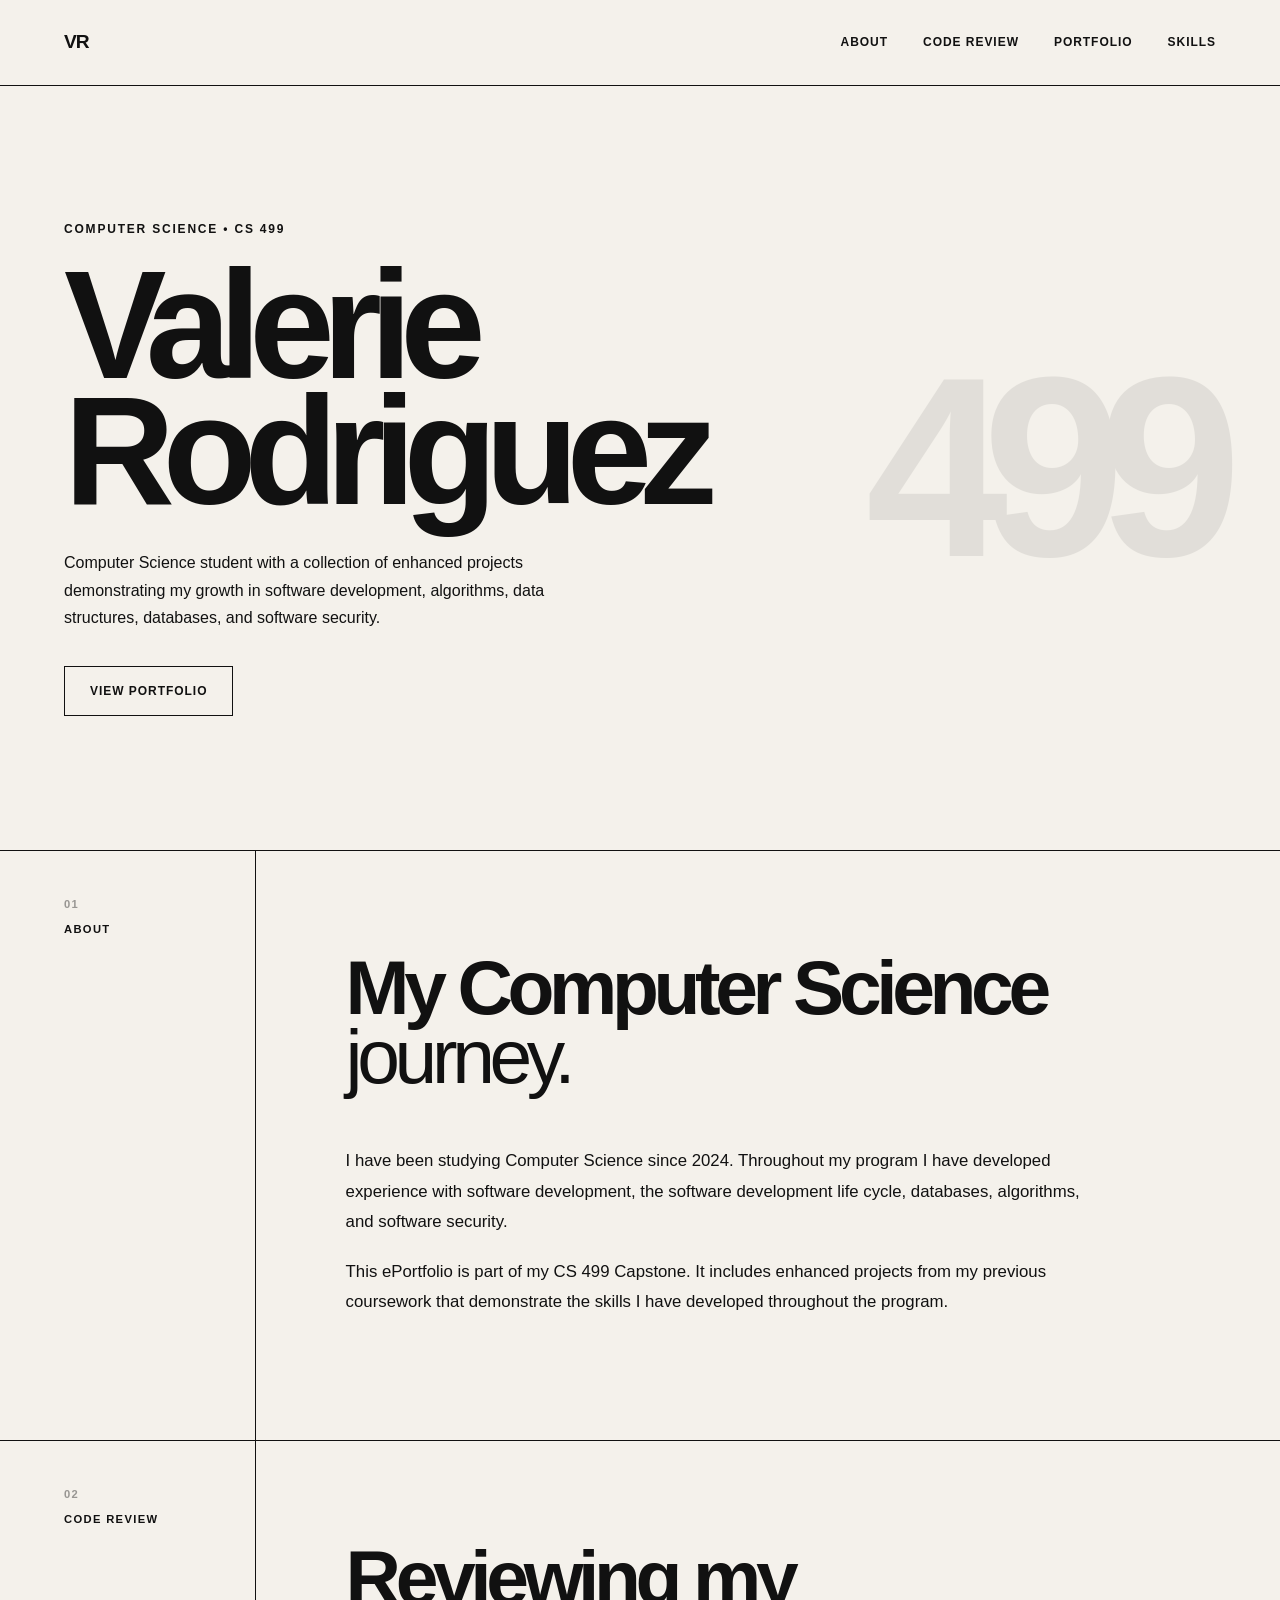
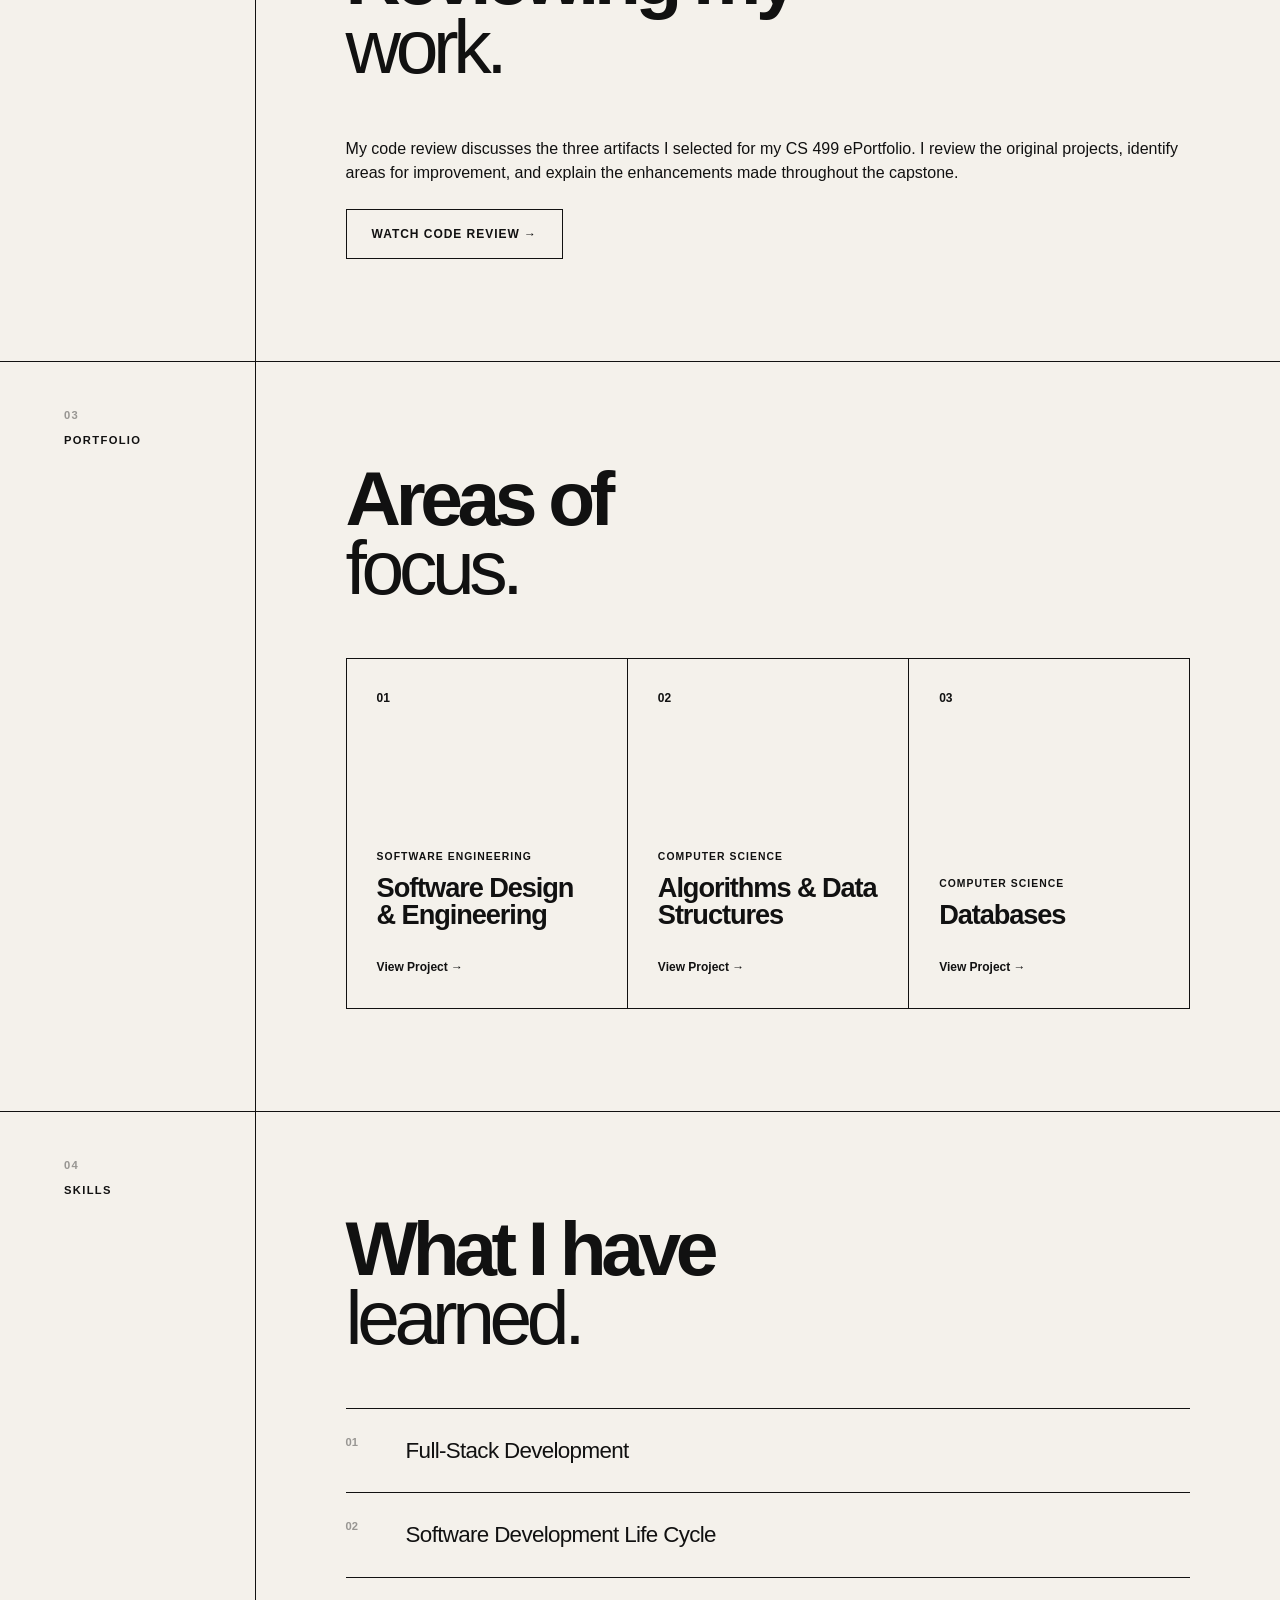
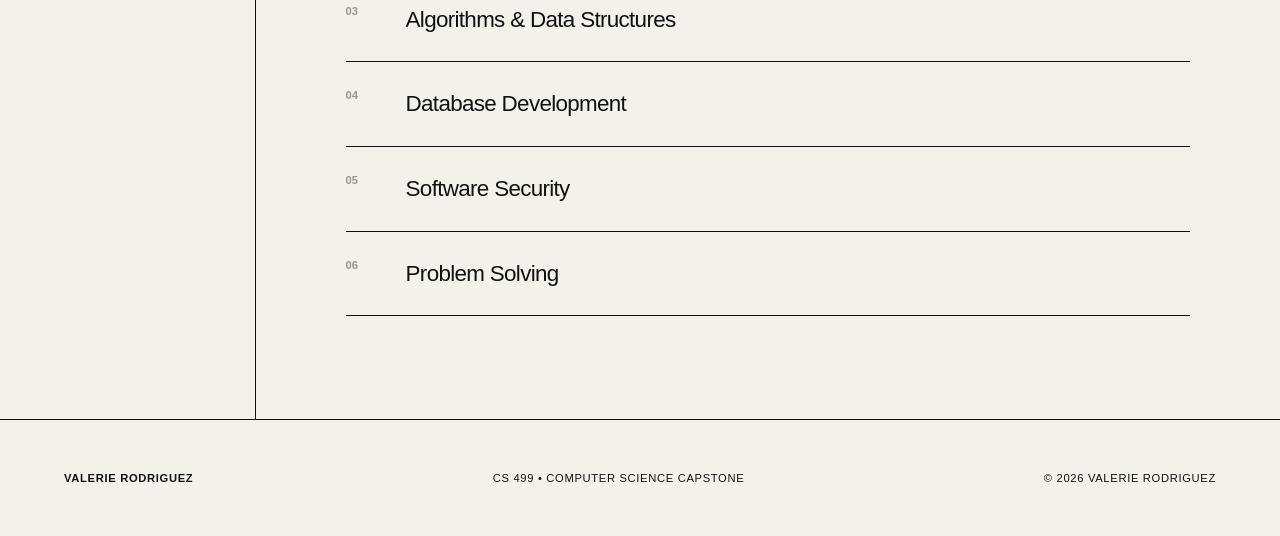
==== commit b08f6ab8: "upload 2nd and 3rd enhancements" ====
--- a/index.html
+++ b/index.html
@@ -157,24 +157,24 @@
                     </a>
 
 
-                    <a href="#" class="project-card">
+                    <a href="algorithms-data-structures.html" class="project-card">
                         <div class="project-number">02</div>
 
                         <div class="project-info">
                             <p>COMPUTER SCIENCE</p>
                             <h3>Algorithms & Data Structures</h3>
-                            <span>Coming Soon →</span>
+                            <span>View Project →</span>
                         </div>
                     </a>
 
 
-                    <a href="#" class="project-card">
+                    <a href="databases.html" class="project-card">
                         <div class="project-number">03</div>
 
                         <div class="project-info">
                             <p>COMPUTER SCIENCE</p>
                             <h3>Databases</h3>
-                            <span>Coming Soon →</span>
+                            <span>View Project →</span>
                         </div>
                     </a>
 
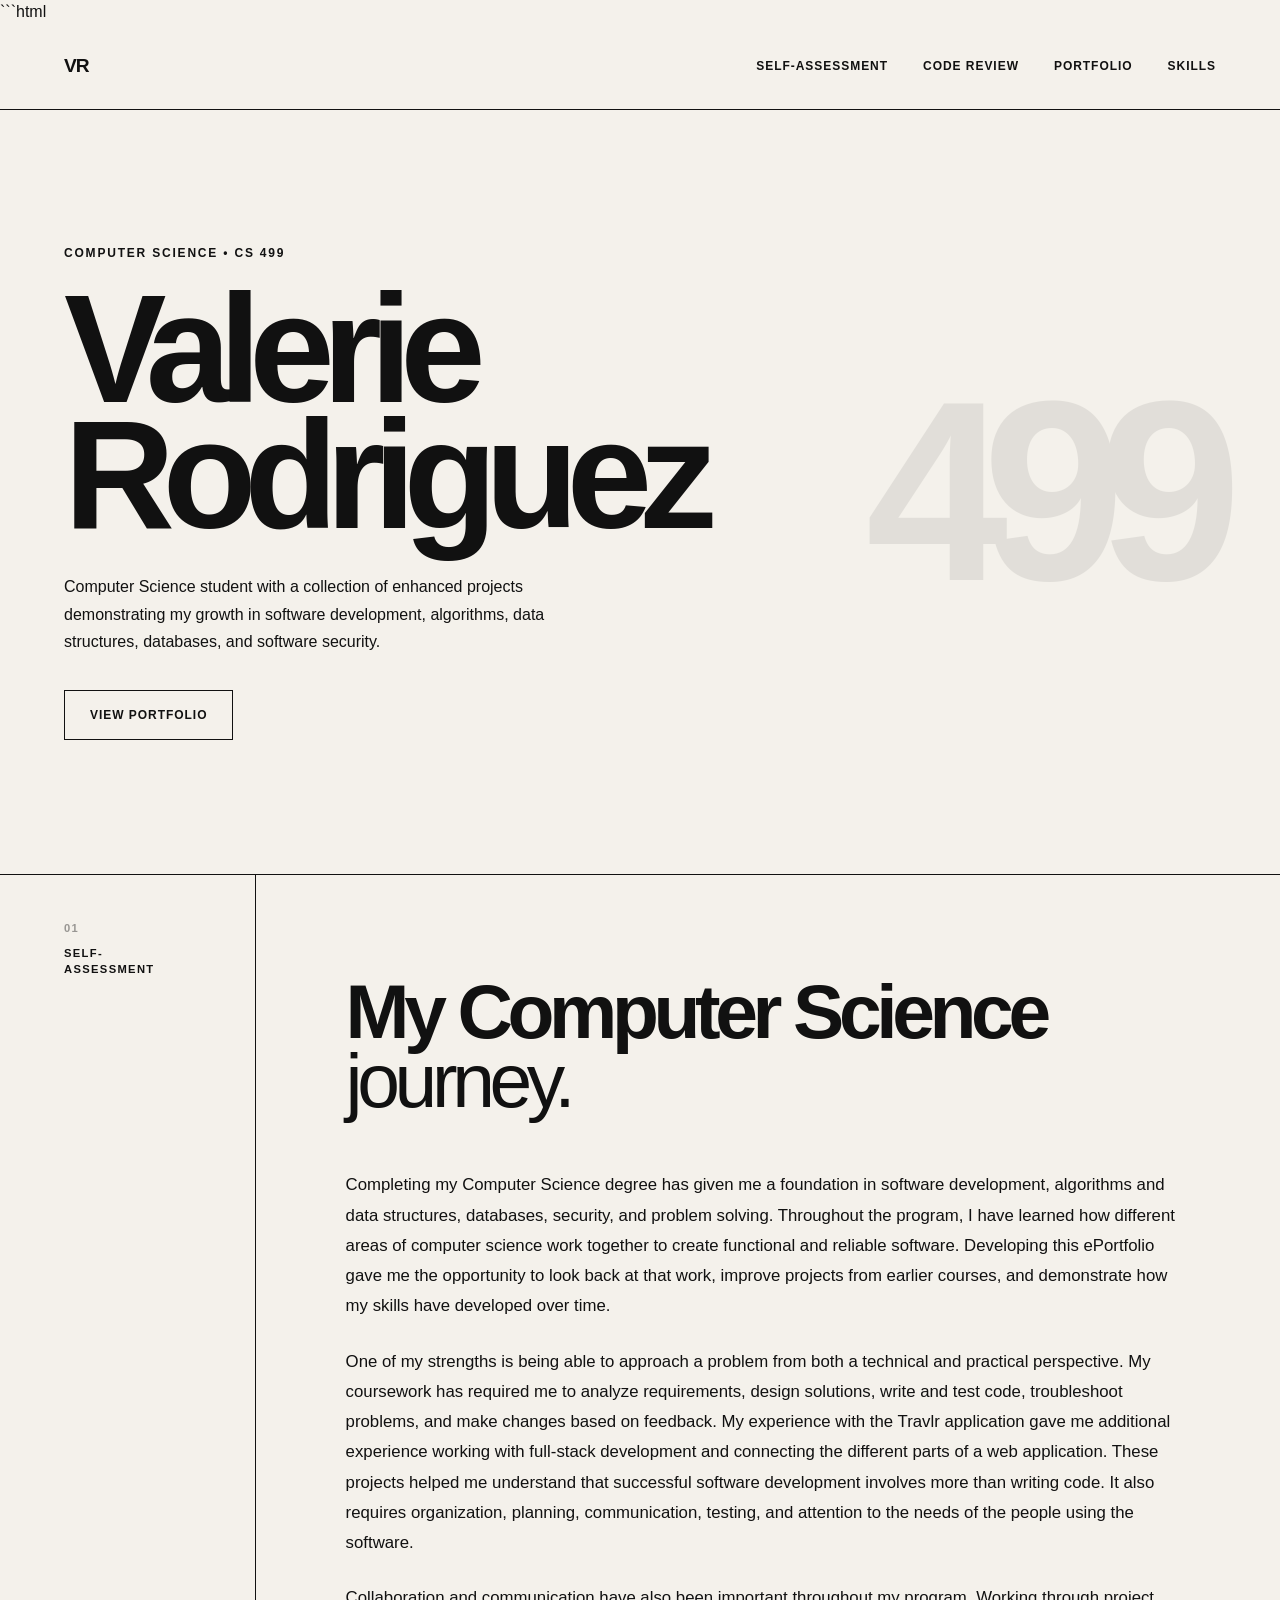
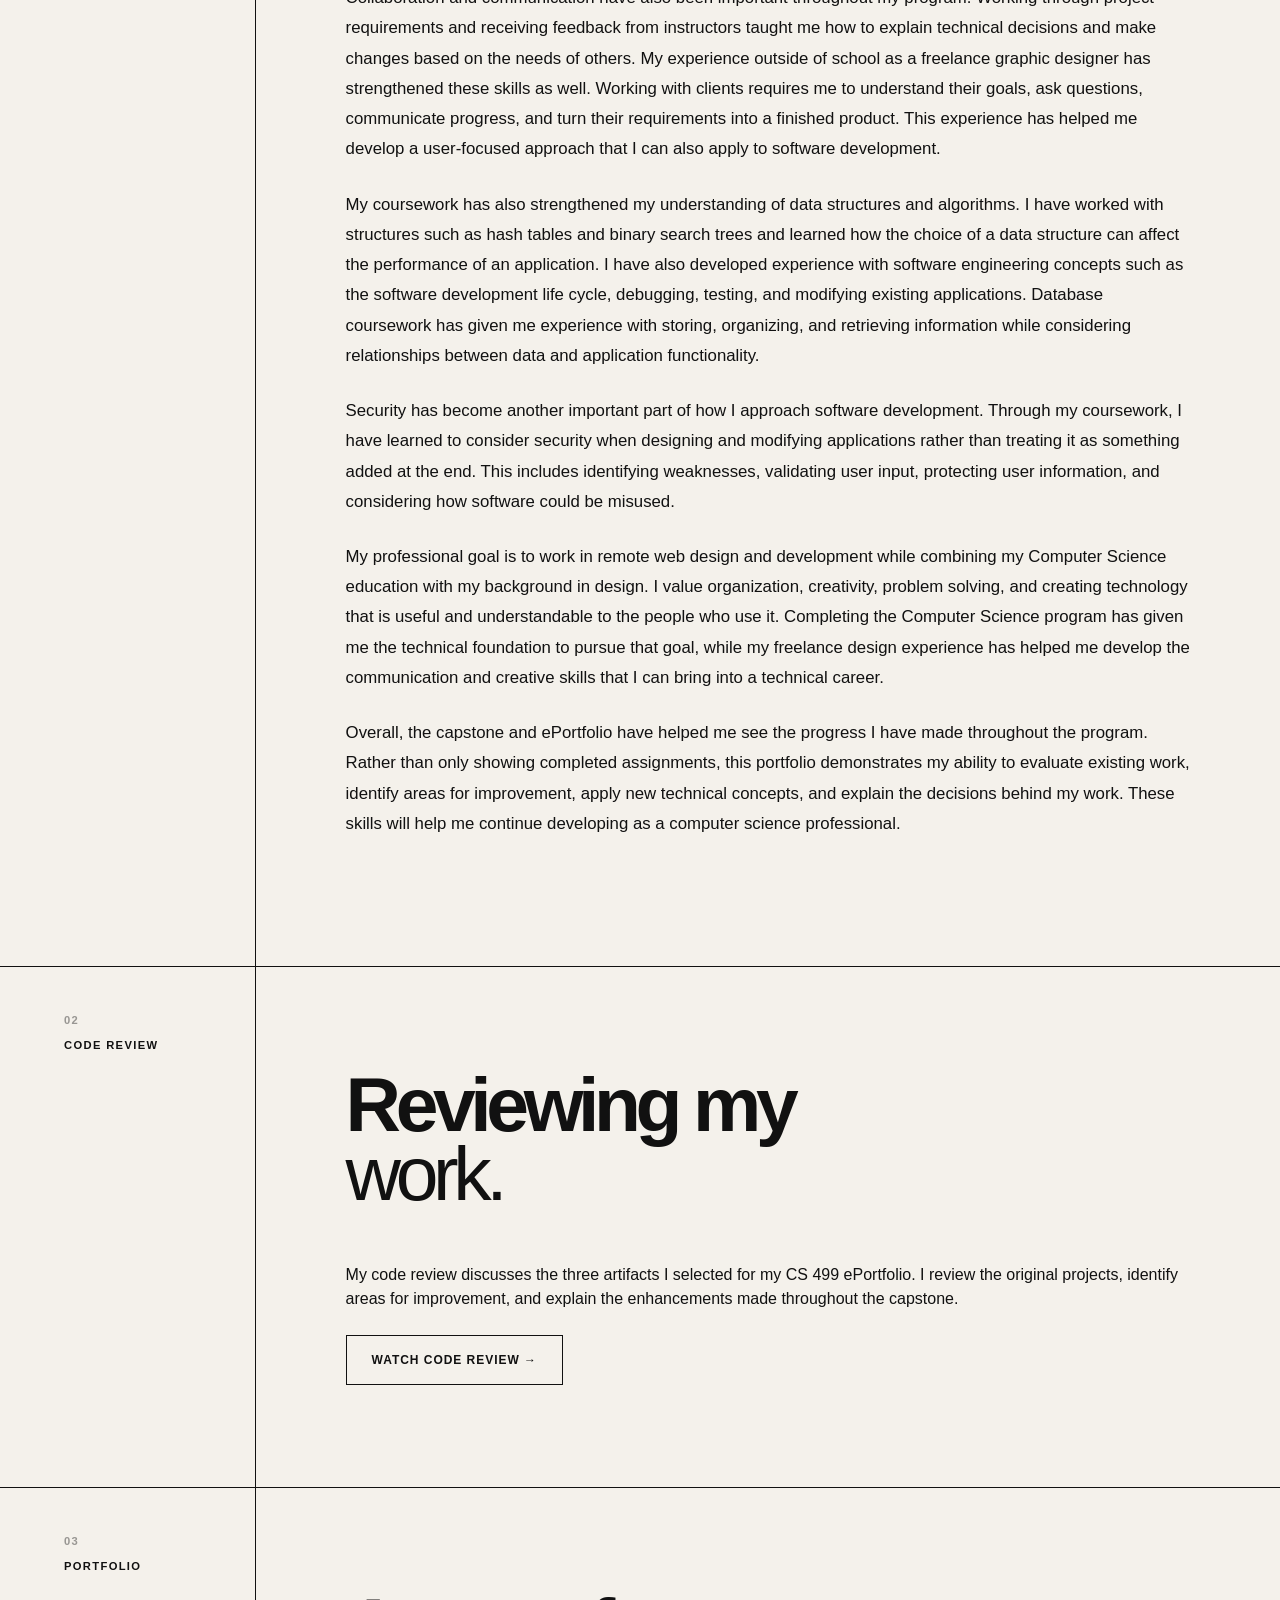
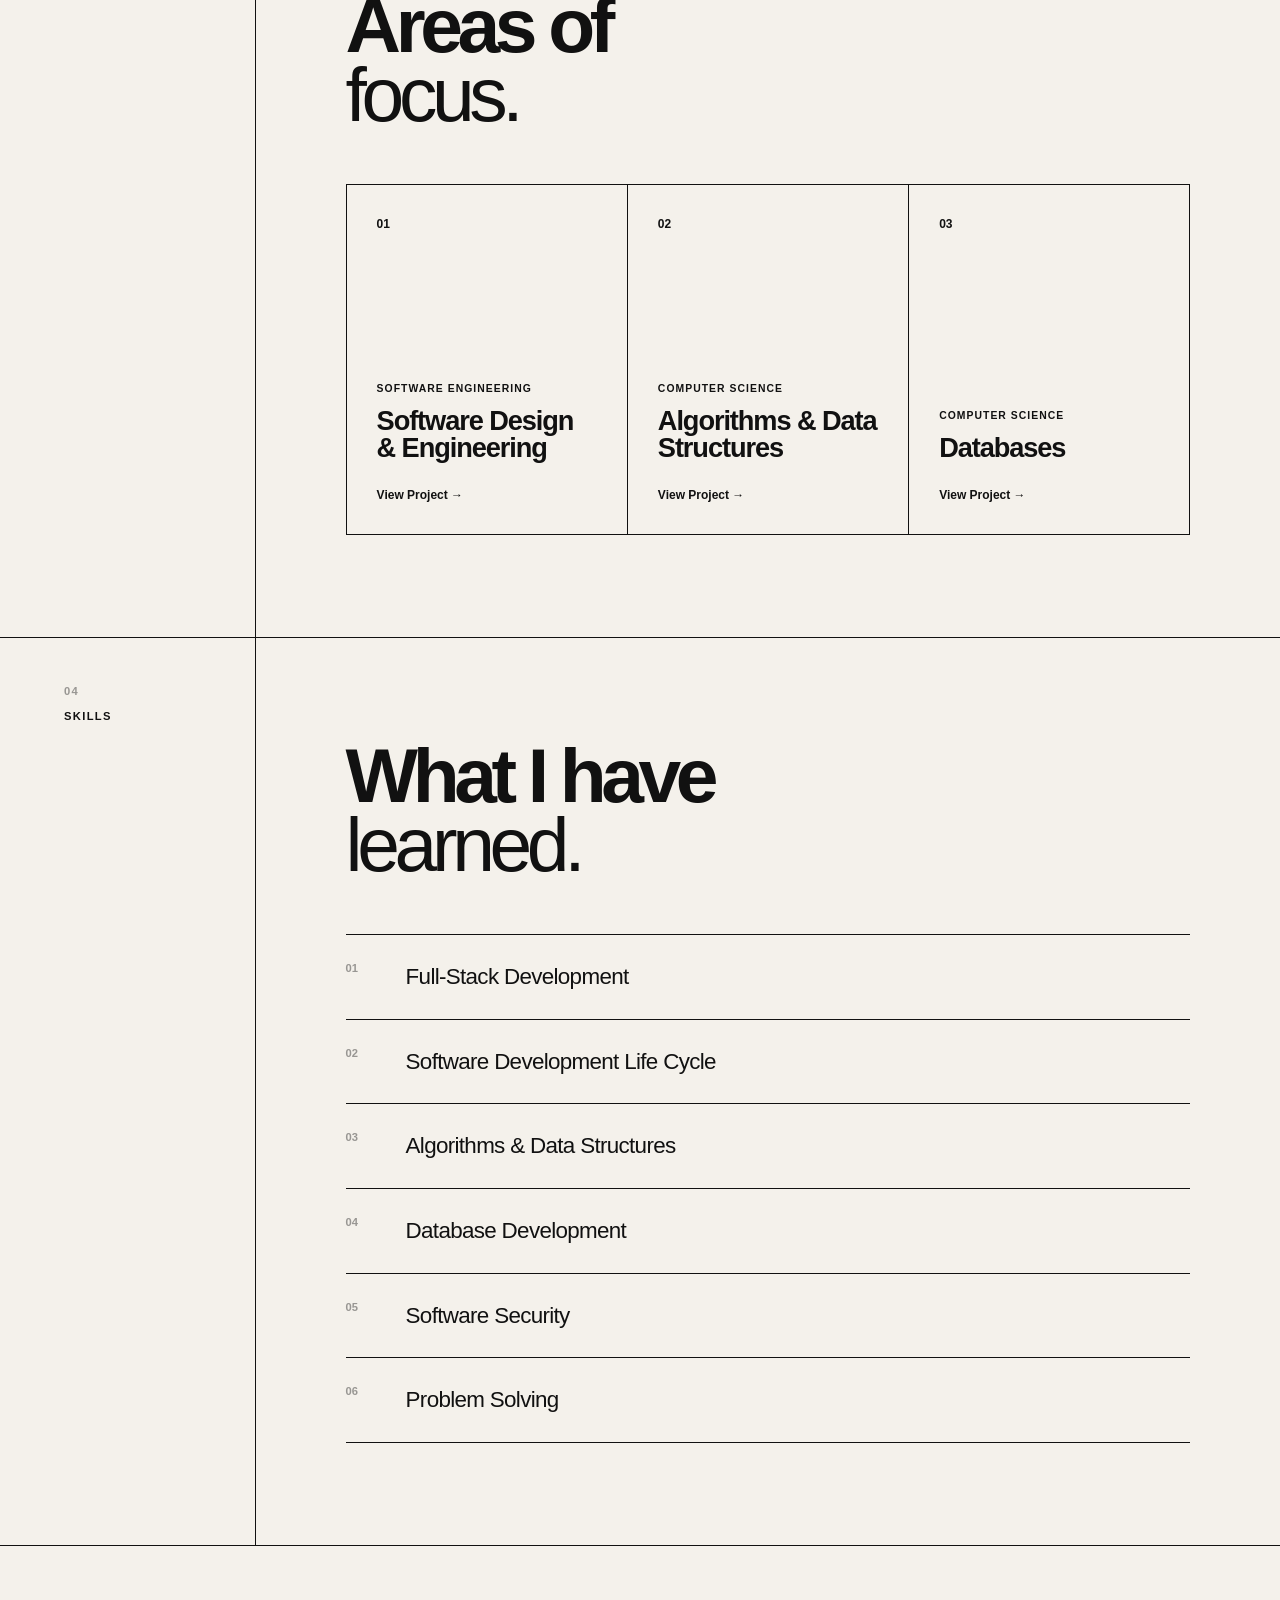
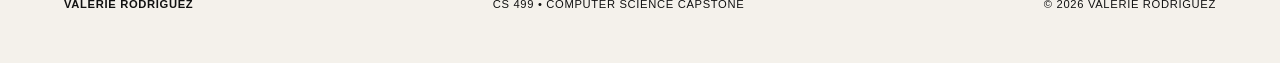
==== commit 60cbc520: "wrote self assesment" ====
--- a/index.html
+++ b/index.html
@@ -1,3 +1,4 @@
+```html
 <!DOCTYPE html>
 <html lang="en">
 <head>
@@ -16,7 +17,7 @@
         <a href="index.html" class="logo">VR</a>
 
         <nav>
-            <a href="#about">About</a>
+            <a href="#self-assessment">Self-Assessment</a>
             <a href="#code-review">Code Review</a>
             <a href="#portfolio">Portfolio</a>
             <a href="#skills">Skills</a>
@@ -58,12 +59,12 @@
         </section>
 
 
-        <!-- About -->
-        <section class="section about" id="about">
+        <!-- Professional Self-Assessment -->
+        <section class="section about" id="self-assessment">
 
             <div class="section-label">
                 <span>01</span>
-                <span>ABOUT</span>
+                <span>SELF-ASSESSMENT</span>
             </div>
 
             <div class="section-content">
@@ -74,18 +75,95 @@
                 </h2>
 
                 <p>
-                    I have been studying Computer Science since 2024.
-                    Throughout my program I have developed experience
-                    with software development, the software development
-                    life cycle, databases, algorithms, and software
-                    security.
-                </p>
-
-                <p>
-                    This ePortfolio is part of my CS 499 Capstone.
-                    It includes enhanced projects from my previous
-                    coursework that demonstrate the skills I have
-                    developed throughout the program.
+                    Completing my Computer Science degree has given me a
+                    foundation in software development, algorithms and data
+                    structures, databases, security, and problem solving.
+                    Throughout the program, I have learned how different
+                    areas of computer science work together to create
+                    functional and reliable software. Developing this
+                    ePortfolio gave me the opportunity to look back at that
+                    work, improve projects from earlier courses, and
+                    demonstrate how my skills have developed over time.
+                </p>
+
+                <p>
+                    One of my strengths is being able to approach a problem
+                    from both a technical and practical perspective. My
+                    coursework has required me to analyze requirements,
+                    design solutions, write and test code, troubleshoot
+                    problems, and make changes based on feedback. My
+                    experience with the Travlr application gave me
+                    additional experience working with full-stack
+                    development and connecting the different parts of a
+                    web application. These projects helped me understand
+                    that successful software development involves more than
+                    writing code. It also requires organization, planning,
+                    communication, testing, and attention to the needs of
+                    the people using the software.
+                </p>
+
+                <p>
+                    Collaboration and communication have also been important
+                    throughout my program. Working through project
+                    requirements and receiving feedback from instructors
+                    taught me how to explain technical decisions and make
+                    changes based on the needs of others. My experience
+                    outside of school as a freelance graphic designer has
+                    strengthened these skills as well. Working with clients
+                    requires me to understand their goals, ask questions,
+                    communicate progress, and turn their requirements into
+                    a finished product. This experience has helped me
+                    develop a user-focused approach that I can also apply
+                    to software development.
+                </p>
+
+                <p>
+                    My coursework has also strengthened my understanding of
+                    data structures and algorithms. I have worked with
+                    structures such as hash tables and binary search trees
+                    and learned how the choice of a data structure can
+                    affect the performance of an application. I have also
+                    developed experience with software engineering concepts
+                    such as the software development life cycle, debugging,
+                    testing, and modifying existing applications. Database
+                    coursework has given me experience with storing,
+                    organizing, and retrieving information while considering
+                    relationships between data and application functionality.
+                </p>
+
+                <p>
+                    Security has become another important part of how I
+                    approach software development. Through my coursework, I
+                    have learned to consider security when designing and
+                    modifying applications rather than treating it as
+                    something added at the end. This includes identifying
+                    weaknesses, validating user input, protecting user
+                    information, and considering how software could be
+                    misused.
+                </p>
+
+                <p>
+                    My professional goal is to work in remote web design and
+                    development while combining my Computer Science
+                    education with my background in design. I value
+                    organization, creativity, problem solving, and creating
+                    technology that is useful and understandable to the
+                    people who use it. Completing the Computer Science
+                    program has given me the technical foundation to pursue
+                    that goal, while my freelance design experience has
+                    helped me develop the communication and creative skills
+                    that I can bring into a technical career.
+                </p>
+
+                <p>
+                    Overall, the capstone and ePortfolio have helped me see
+                    the progress I have made throughout the program. Rather
+                    than only showing completed assignments, this portfolio
+                    demonstrates my ability to evaluate existing work,
+                    identify areas for improvement, apply new technical
+                    concepts, and explain the decisions behind my work.
+                    These skills will help me continue developing as a
+                    computer science professional.
                 </p>
 
             </div>
@@ -147,6 +225,7 @@
                 <div class="project-grid">
 
                     <a href="software-design.html" class="project-card">
+
                         <div class="project-number">01</div>
 
                         <div class="project-info">
@@ -154,10 +233,13 @@
                             <h3>Software Design & Engineering</h3>
                             <span>View Project →</span>
                         </div>
+
                     </a>
 
 
-                    <a href="algorithms-data-structures.html" class="project-card">
+                    <a href="algorithms-data-structures.html"
+                       class="project-card">
+
                         <div class="project-number">02</div>
 
                         <div class="project-info">
@@ -165,10 +247,12 @@
                             <h3>Algorithms & Data Structures</h3>
                             <span>View Project →</span>
                         </div>
+
                     </a>
 
 
                     <a href="databases.html" class="project-card">
+
                         <div class="project-number">03</div>
 
                         <div class="project-info">
@@ -176,6 +260,7 @@
                             <h3>Databases</h3>
                             <span>View Project →</span>
                         </div>
+
                     </a>
 
                 </div>
--- a/style.css
+++ b/style.css
@@ -210,6 +210,17 @@
     line-height: 1.8;
 }
 
+#self-assessment .section-content {
+    max-width: 1200px;
+}
+
+#self-assessment p {
+    max-width: 850px;
+    margin-bottom: 25px;
+    font-size: 1.05rem;
+    line-height: 1.8;
+}
+
 
 /* ------------------------------
    PROJECTS
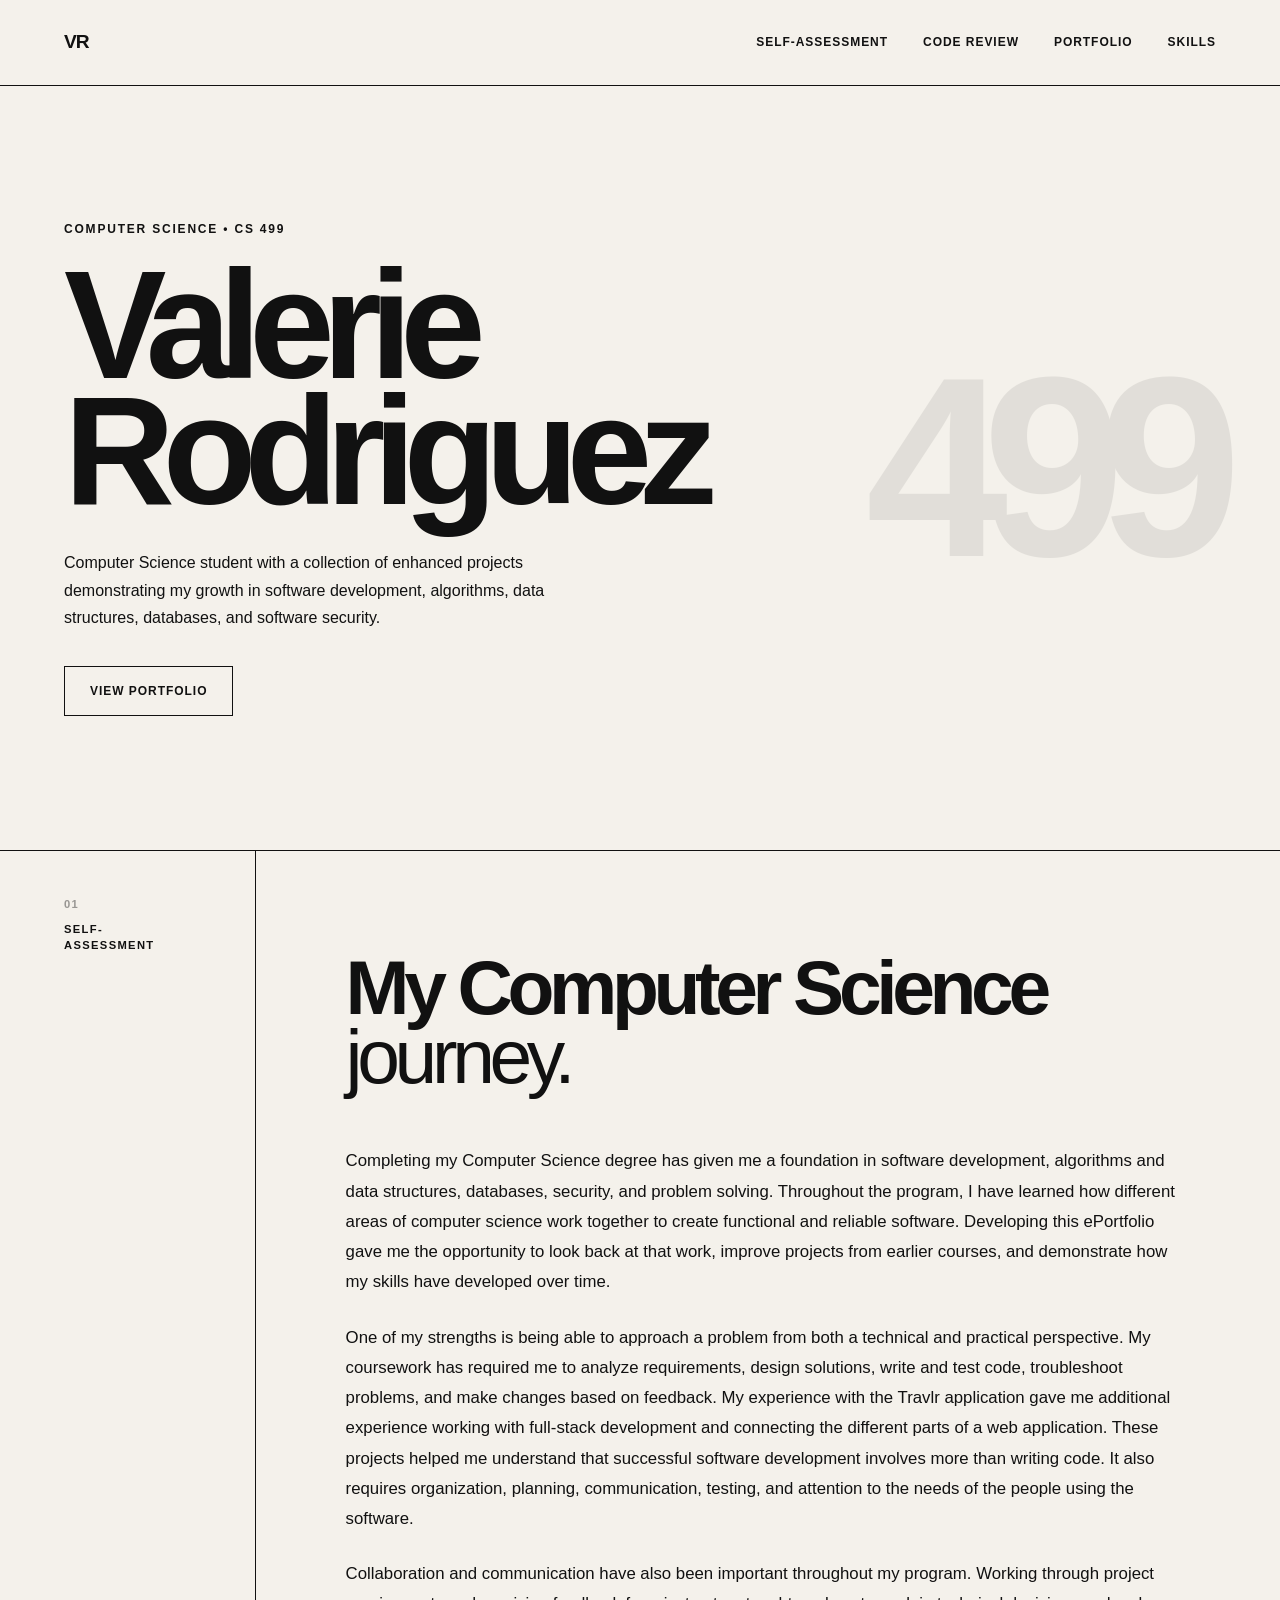
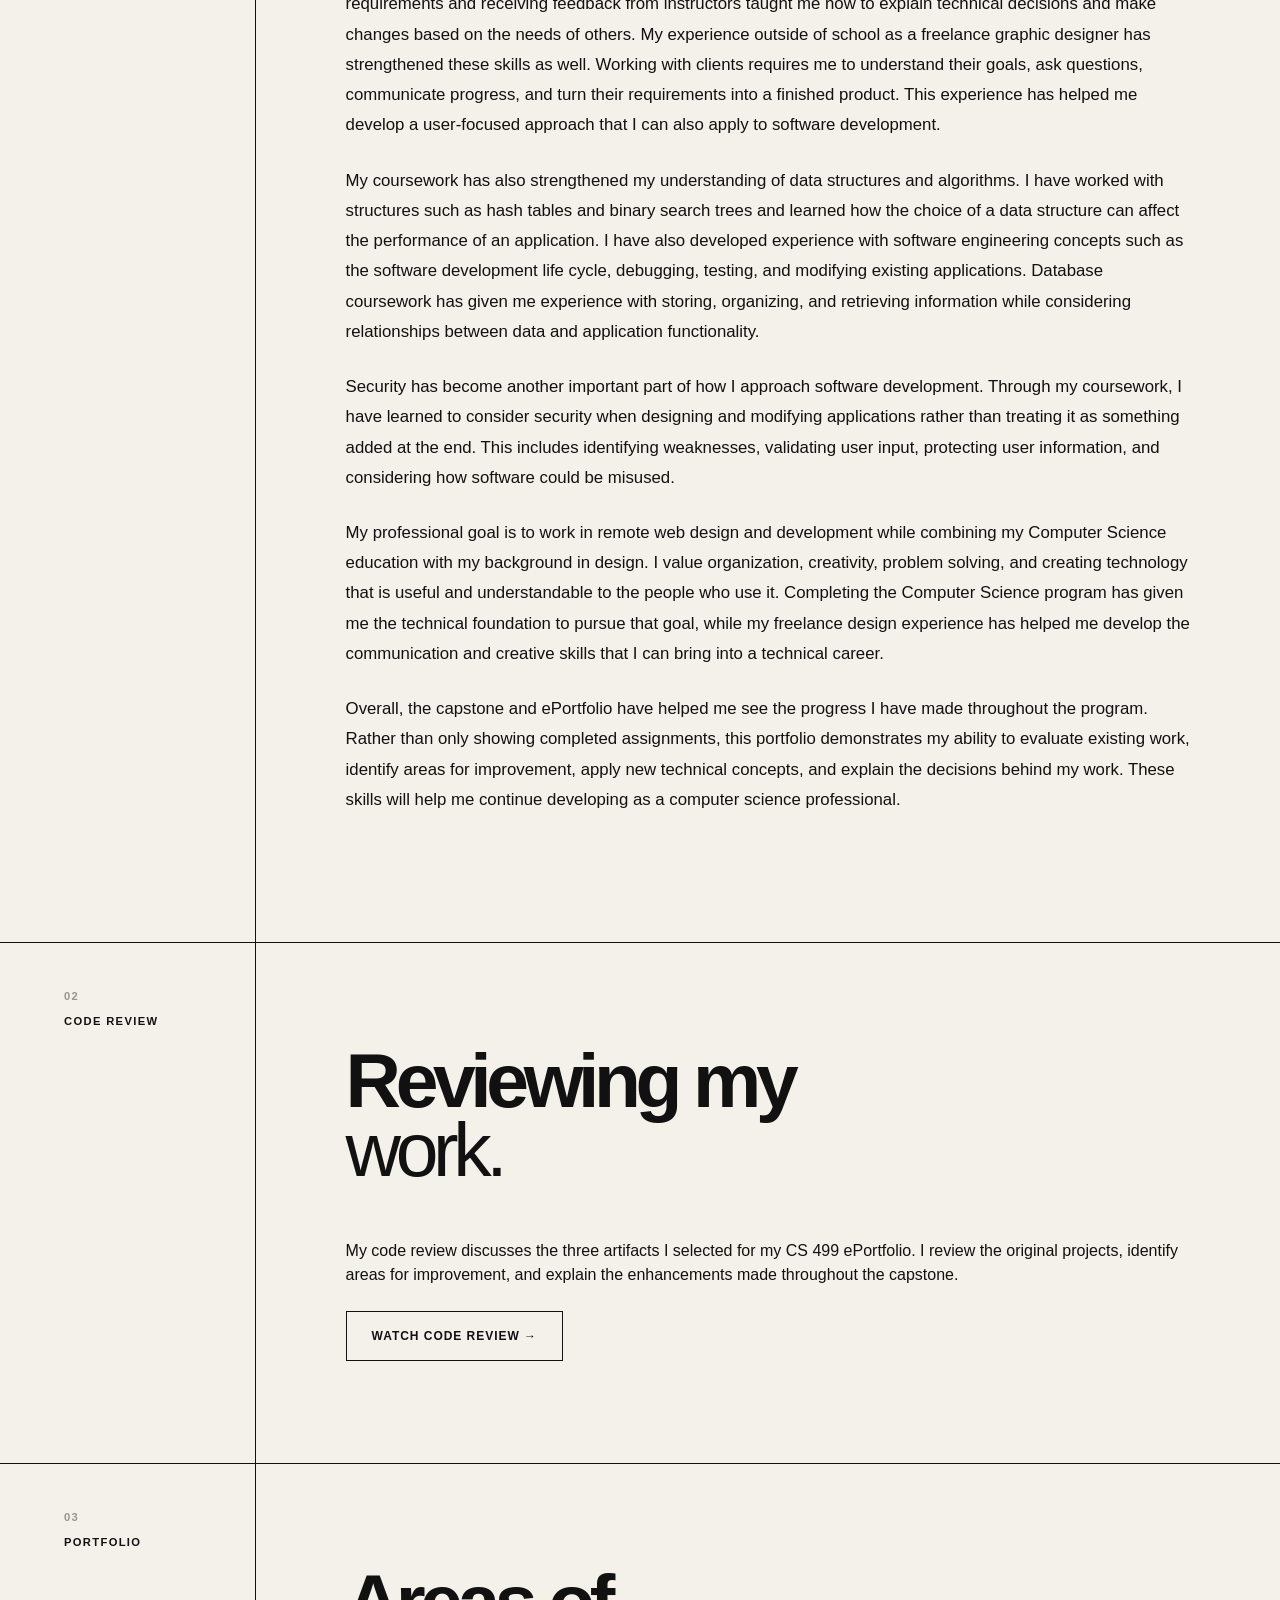
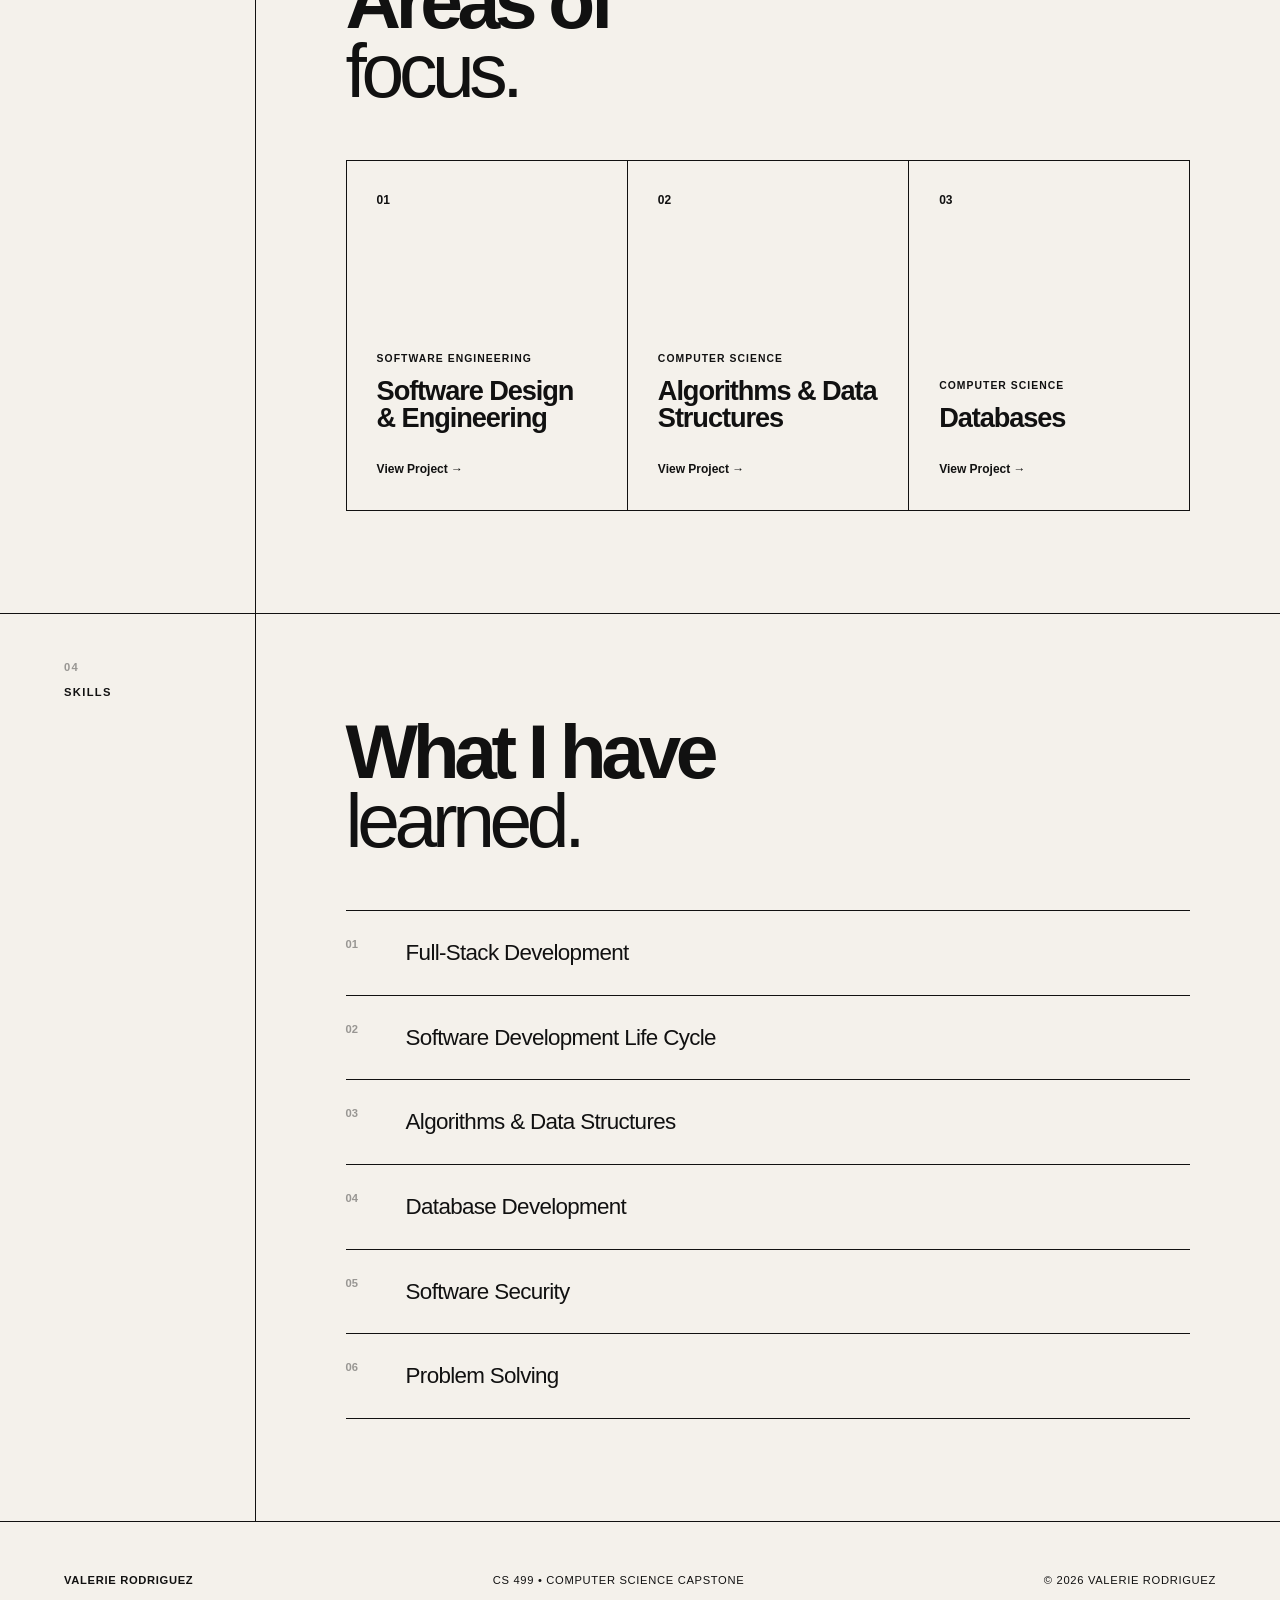
==== commit 4cb8f2e1: "deleted typo" ====
--- a/index.html
+++ b/index.html
@@ -1,4 +1,3 @@
-```html
 <!DOCTYPE html>
 <html lang="en">
 <head>
